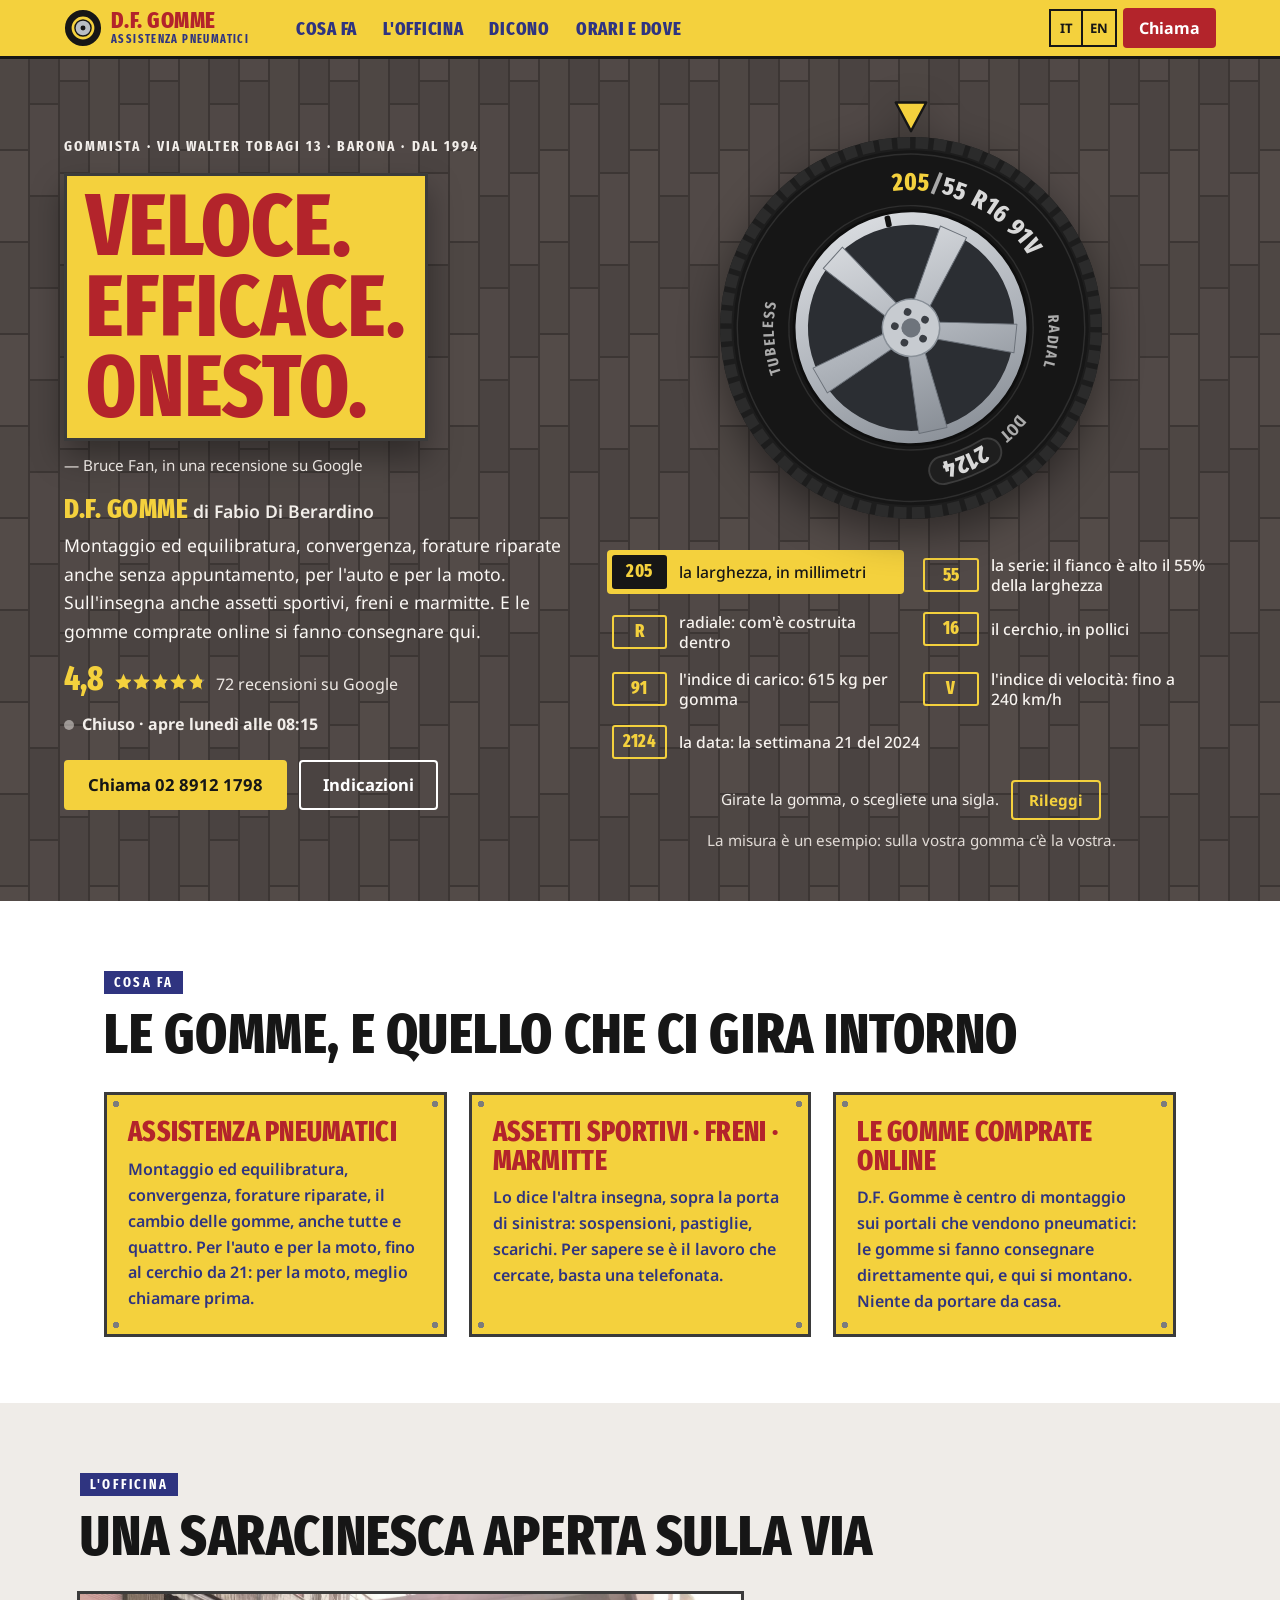
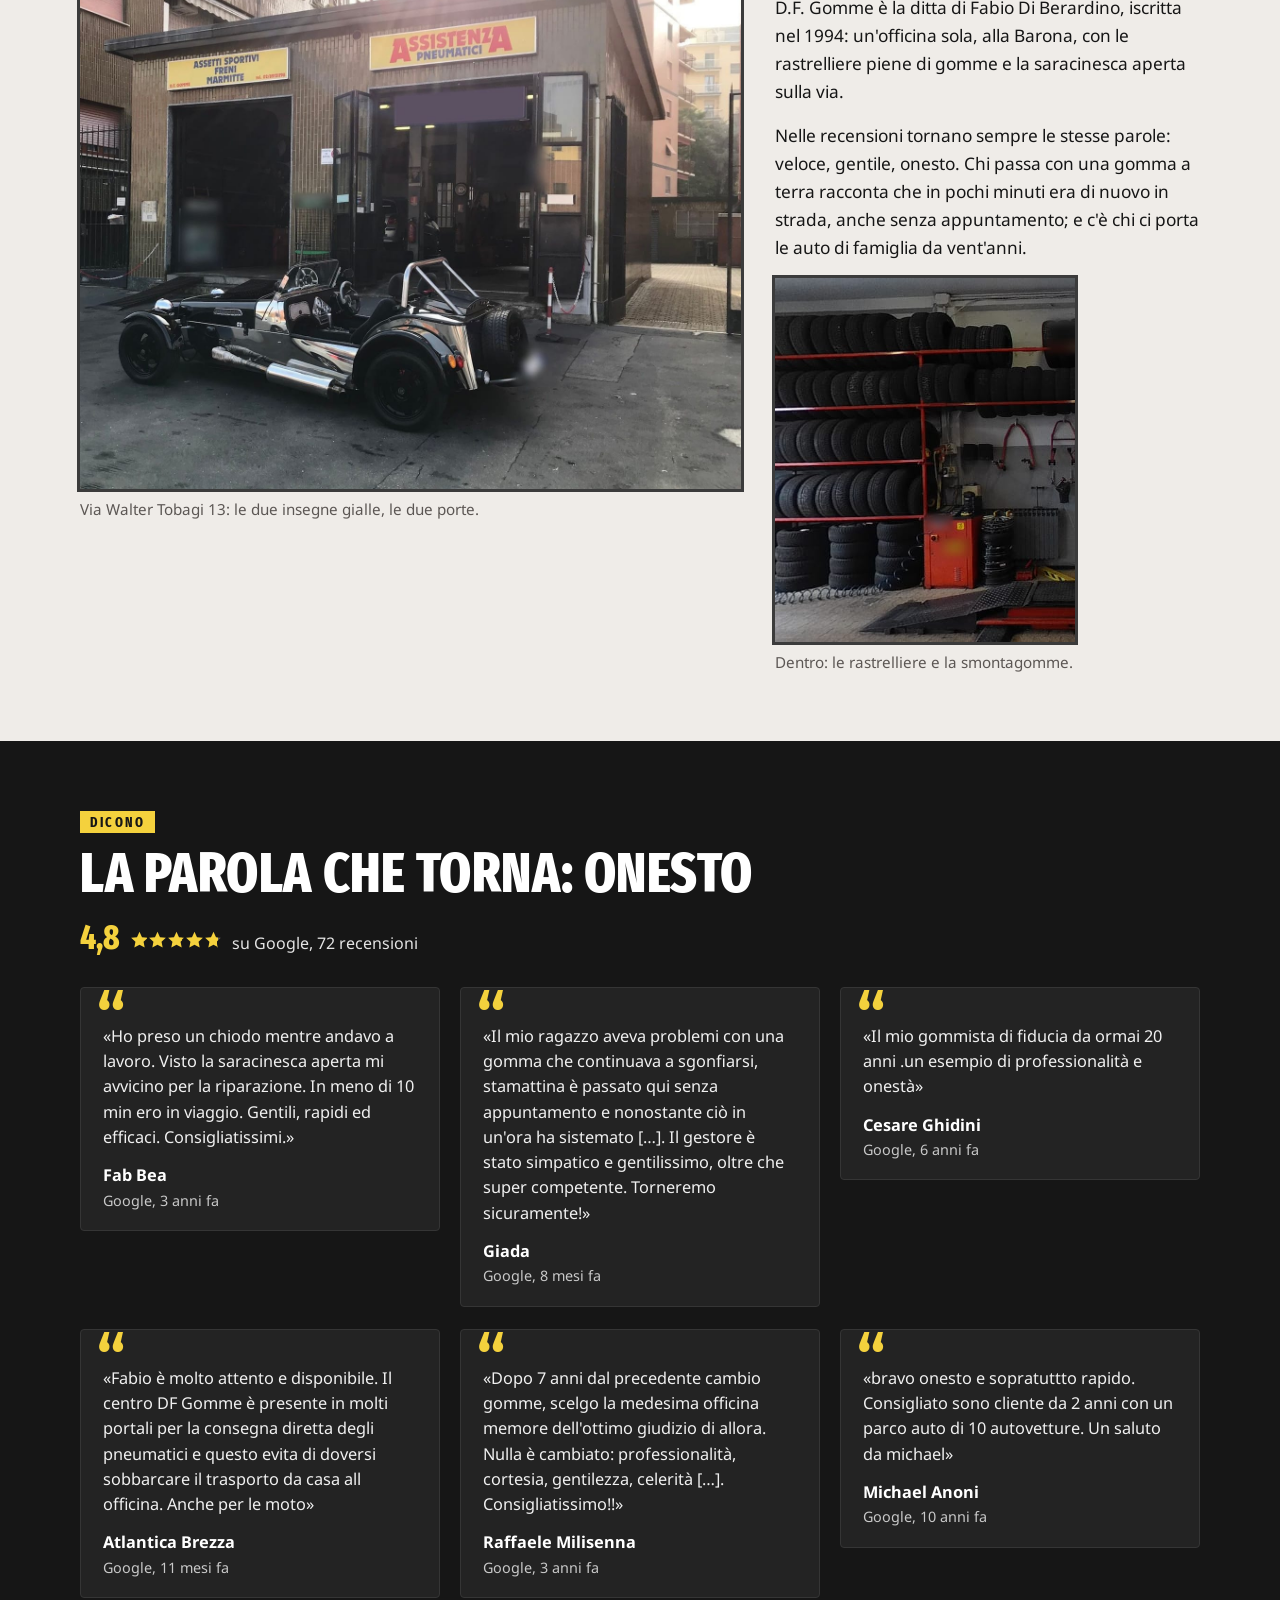
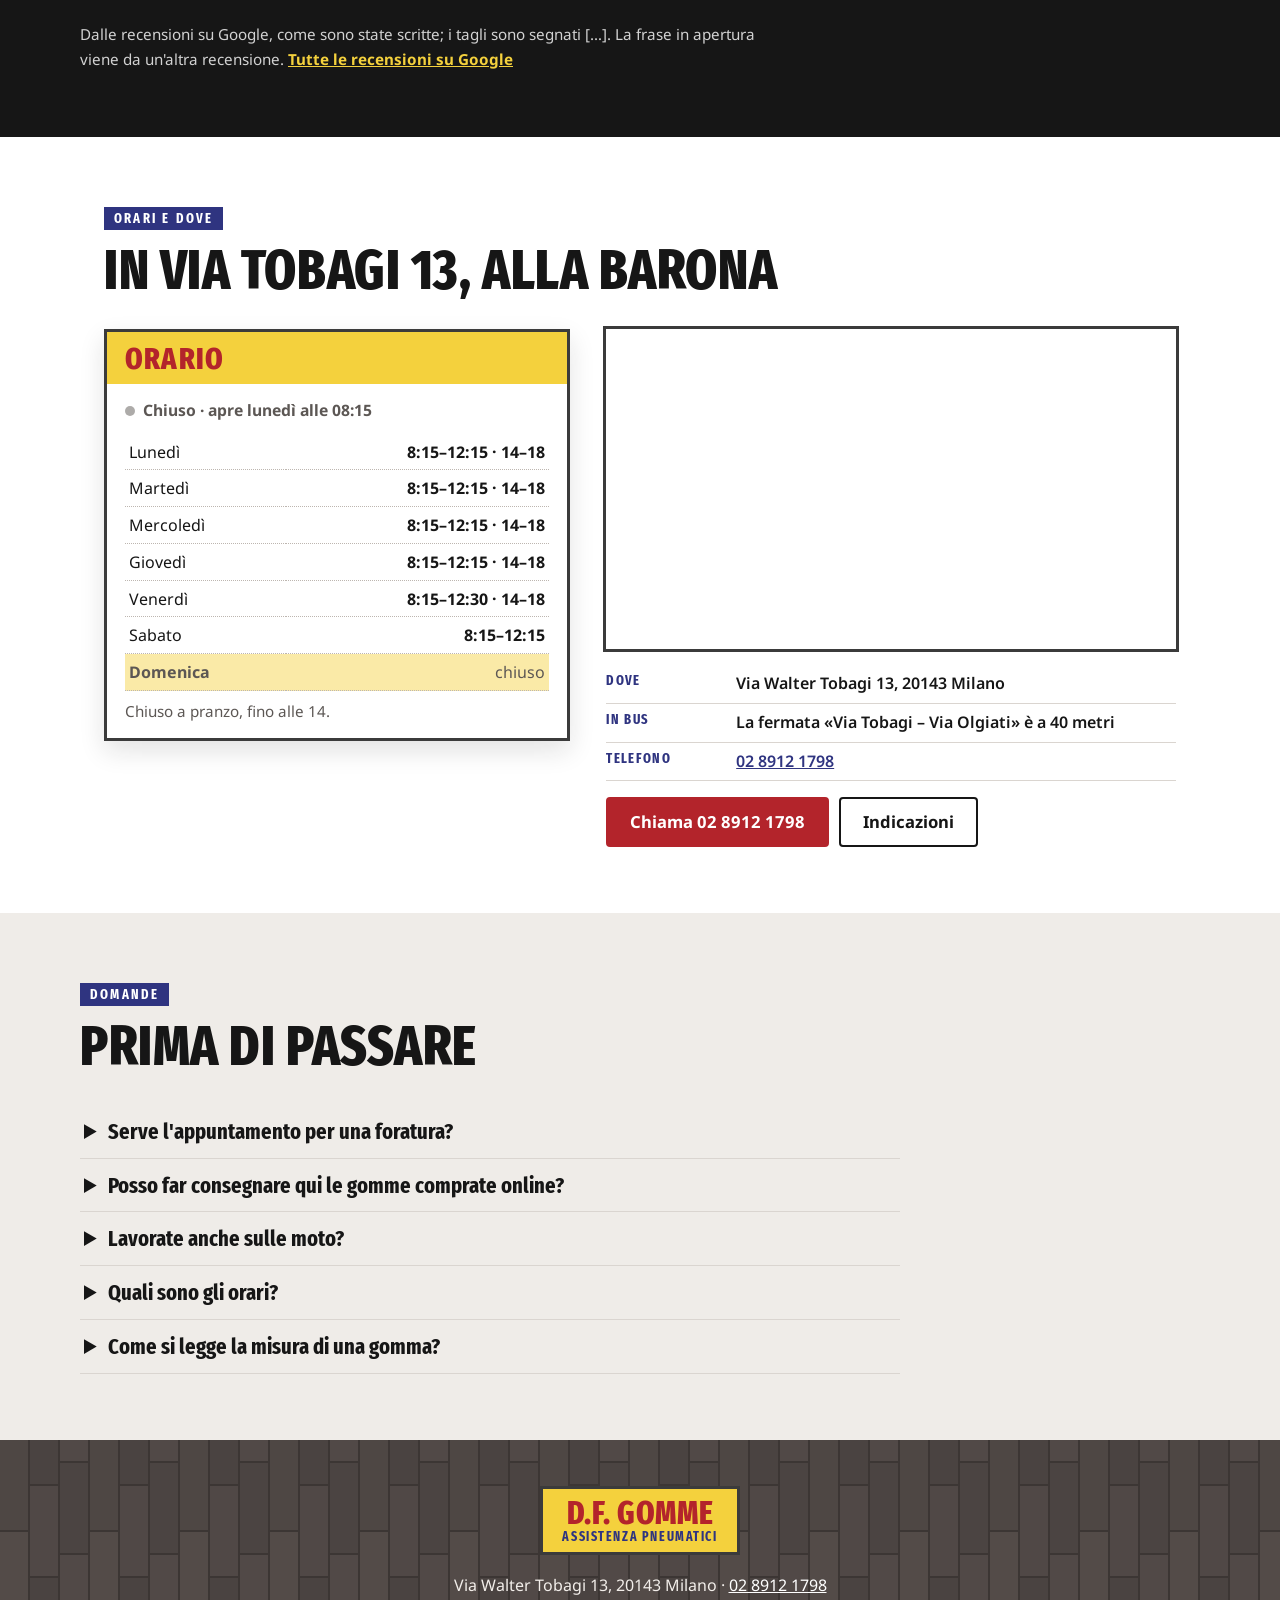
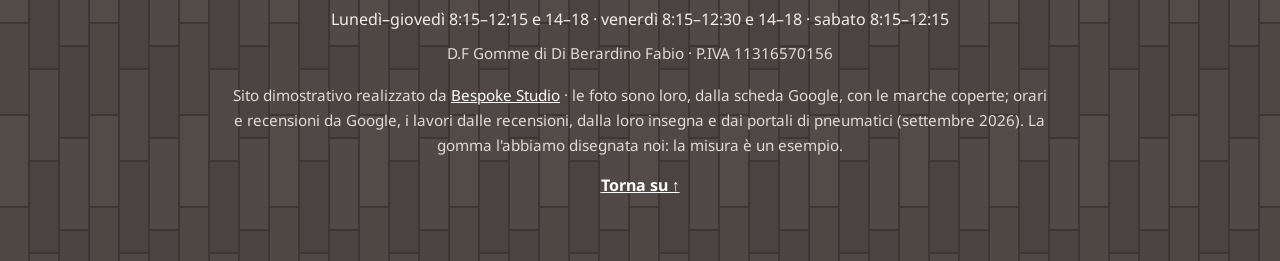
==== index.html @ f030a866 "D.F. Gomme, Via Walter Tobagi 13 — la gomma da leggere Il gommista di Via Walter Tobagi, alla Barona" ====
<!DOCTYPE html>
<html lang="it" class="no-js">
<head>
<meta charset="utf-8">
<meta name="viewport" content="width=device-width, initial-scale=1">
<script>(function(){var r=document.documentElement;r.classList.remove('no-js');
/* la firma: finché main.js non parte la gomma resta nella posizione d'ingresso; se il codice non arriva, dopo 2,5 s va allo stato finale */
try{if(!matchMedia('(prefers-reduced-motion: reduce)').matches){r.classList.add('firma-attesa');window.__attesaGomma=setTimeout(function(){r.classList.remove('firma-attesa')},2500)}}catch(e){}})()</script>
<title>D.F. Gomme — gommista in Via Walter Tobagi 13, Milano</title>
<meta name="description" content="D.F. Gomme di Fabio Di Berardino, gommista in Via Walter Tobagi 13 a Milano, alla Barona, dal 1994: montaggio, equilibratura, convergenza, forature, auto e moto; centro di montaggio per le gomme comprate online. 4,8 su 72 recensioni Google. Tel. 02 8912 1798.">
<link rel="canonical" href="https://rotenzark.github.io/df-gomme-via-tobagi/">
<meta property="og:type" content="website">
<meta property="og:title" content="D.F. Gomme — «Veloce. Efficace. Onesto.»">
<meta property="og:description" content="Il gommista di Via Walter Tobagi 13, Milano: montaggio, equilibratura, convergenza e forature, dal 1994.">
<meta property="og:image" content="https://rotenzark.github.io/df-gomme-via-tobagi/img/og.jpg">
<meta property="og:url" content="https://rotenzark.github.io/df-gomme-via-tobagi/">
<meta property="og:locale" content="it_IT">
<meta name="twitter:card" content="summary_large_image">
<meta name="theme-color" content="#F4D13D">
<link rel="icon" href="img/favicon.svg" type="image/svg+xml">
<link rel="icon" href="img/favicon-32.png" sizes="32x32" type="image/png">
<link rel="apple-touch-icon" href="img/apple-touch-icon.png">
<link rel="preconnect" href="https://fonts.googleapis.com">
<link rel="preconnect" href="https://fonts.gstatic.com" crossorigin>
<link href="https://fonts.googleapis.com/css2?family=Fira+Sans+Extra+Condensed:wght@600;700;800&amp;family=Noto+Sans:wght@400;500;600;700&amp;display=swap" rel="stylesheet">
<link rel="stylesheet" href="css/styles.css?v=1">
<script src="https://cdn.jsdelivr.net/npm/gsap@3.12.5/dist/gsap.min.js" defer></script>
<script src="https://cdn.jsdelivr.net/npm/gsap@3.12.5/dist/ScrollTrigger.min.js" defer></script>
<script src="js/main.js?v=1" defer></script>
<script type="application/ld+json">
{"@context":"https://schema.org","@type":["LocalBusiness","TireShop"],"name":"D.F. Gomme","legalName":"D.F Gomme di Di Berardino Fabio","vatID":"IT11316570156","foundingDate":"1994","description":"Gommista in Via Walter Tobagi 13 a Milano: montaggio, equilibratura, convergenza, riparazione delle forature, auto e moto; centro di montaggio per le gomme comprate online.","url":"https://rotenzark.github.io/df-gomme-via-tobagi/","image":"https://rotenzark.github.io/df-gomme-via-tobagi/img/og.jpg","telephone":"+39 02 8912 1798","address":{"@type":"PostalAddress","streetAddress":"Via Walter Tobagi 13","postalCode":"20143","addressLocality":"Milano","addressRegion":"MI","addressCountry":"IT"},"geo":{"@type":"GeoCoordinates","latitude":45.44001,"longitude":9.14728},"openingHoursSpecification":[{"@type":"OpeningHoursSpecification","dayOfWeek":["Monday","Tuesday","Wednesday","Thursday"],"opens":"08:15","closes":"12:15"},{"@type":"OpeningHoursSpecification","dayOfWeek":"Friday","opens":"08:15","closes":"12:30"},{"@type":"OpeningHoursSpecification","dayOfWeek":["Monday","Tuesday","Wednesday","Thursday","Friday"],"opens":"14:00","closes":"18:00"},{"@type":"OpeningHoursSpecification","dayOfWeek":"Saturday","opens":"08:15","closes":"12:15"}],"aggregateRating":{"@type":"AggregateRating","ratingValue":"4.8","reviewCount":"72","bestRating":"5"}}
</script>
<script type="application/ld+json">
{"@context":"https://schema.org","@type":"FAQPage","mainEntity":[
{"@type":"Question","name":"Serve l'appuntamento per una foratura?","acceptedAnswer":{"@type":"Answer","text":"In tante recensioni si racconta di una foratura riparata senza appuntamento. Per sapere se c'è da aspettare, basta chiamare lo 02 8912 1798."}},
{"@type":"Question","name":"Posso far consegnare qui le gomme comprate online?","acceptedAnswer":{"@type":"Answer","text":"Sì: D.F. Gomme è centro di montaggio sui portali che vendono pneumatici. Al momento dell'acquisto si sceglie l'officina di Via Walter Tobagi 13 come indirizzo di consegna."}},
{"@type":"Question","name":"Lavorate anche sulle moto?","acceptedAnswer":{"@type":"Answer","text":"Sì, fino al cerchio da 21 pollici. Per la moto è meglio chiamare prima."}},
{"@type":"Question","name":"Quali sono gli orari?","acceptedAnswer":{"@type":"Answer","text":"Dal lunedì al giovedì 8:15–12:15 e 14–18, il venerdì 8:15–12:30 e 14–18, il sabato 8:15–12:15. La domenica è chiuso."}},
{"@type":"Question","name":"Come si legge la misura di una gomma?","acceptedAnswer":{"@type":"Answer","text":"Per esempio 205/55 R16 91V: 205 è la larghezza in millimetri, 55 l'altezza del fianco in percentuale della larghezza, R la struttura radiale, 16 il diametro del cerchio in pollici, 91 e V gli indici di carico e di velocità. Le quattro cifre dopo DOT sono la settimana e l'anno in cui la gomma è stata fatta."}}
]}
</script>
</head>
<body>

<a class="salta" href="#contenuto" data-i18n="m.salta">Vai al contenuto</a>

<header class="testata" id="testata">
  <div class="testata__dentro">
    <a class="marchio" href="#inizio" aria-label="D.F. Gomme: torna all'inizio" data-i18n-aria="m.top">
      <svg class="marchio__gomma" viewBox="0 0 40 40" aria-hidden="true"><circle class="marchio__battistrada" cx="20" cy="20" r="15.5"/><circle class="marchio__cerchio" cx="20" cy="20" r="8.5"/><circle class="marchio__mozzo" cx="20" cy="20" r="2.6"/></svg>
      <span class="marchio__nome" aria-hidden="true"><span class="marchio__df">D.F. Gomme</span><span class="marchio__sotto">Assistenza pneumatici</span></span>
    </a>
    <nav id="mainNav" class="voci" aria-label="Le sezioni" data-i18n-aria="m.nav">
      <a href="#lavori" data-i18n="n.lavori">Cosa fa</a>
      <a href="#officina" data-i18n="n.officina">L'officina</a>
      <a href="#dicono" data-i18n="n.dicono">Dicono</a>
      <a href="#orari" data-i18n="n.orari">Orari e dove</a>
    </nav>
    <div class="testata__azioni">
      <div class="lingue" role="group" aria-label="Lingua" data-i18n-aria="m.lingua">
        <button type="button" data-lang="it" aria-pressed="true">IT</button>
        <button type="button" data-lang="en" aria-pressed="false">EN</button>
      </div>
      <a class="chiama" href="tel:+390289121798"><span data-i18n="t.chiama">Chiama</span></a>
      <button id="burger" class="burger" type="button" aria-expanded="false" aria-controls="menuMobile" aria-label="Apri il menu" data-i18n-aria="m.menu"><span></span><span></span><span></span></button>
    </div>
  </div>
</header>

<nav id="menuMobile" class="menu-mobile" hidden aria-label="Le sezioni" data-i18n-aria="m.nav">
  <a href="#lavori" data-i18n="n.lavori">Cosa fa</a>
  <a href="#officina" data-i18n="n.officina">L'officina</a>
  <a href="#dicono" data-i18n="n.dicono">Dicono</a>
  <a href="#orari" data-i18n="n.orari">Orari e dove</a>
  <a href="#domande" data-i18n="n.domande">Domande</a>
  <a class="menu-mobile__tel" href="tel:+390289121798"><span data-i18n="t.chiama">Chiama</span> <span class="intero">02 8912 1798</span></a>
</nav>

<main id="contenuto">

  <!-- ══════ L'APERTURA: sul muro di piastrelle dell'officina, la frase come un'insegna e la gomma da leggere ══════ -->
  <section id="inizio" class="apertura" aria-labelledby="titolo">
    <div class="apertura__dentro">
      <div class="apertura__testo">
        <p class="apertura__sopra" data-i18n="h.sopra">Gommista · Via&nbsp;Walter&nbsp;Tobagi&nbsp;13 · Barona · dal&nbsp;1994</p>
        <h1 id="titolo" class="insegna" data-i18n="h.titolo"><span class="insegna__riga">Veloce.</span> <span class="insegna__riga">Efficace.</span> <span class="insegna__riga">Onesto.</span></h1>
        <p class="apertura__chi" data-i18n="h.chi">Bruce Fan, in una recensione su Google</p>
        <p class="apertura__nome"><b>D.F. Gomme</b> <span data-i18n="h.ditta">di Fabio Di Berardino</span></p>
        <p class="apertura__frase" data-i18n="h.testo">Montaggio ed equilibratura, convergenza, forature riparate anche senza appuntamento, per l'auto e per la moto. Sull'insegna anche assetti sportivi, freni e marmitte. E le gomme comprate online si fanno consegnare qui.</p>
        <p class="voto"><b class="voto__n">4,8</b> <span class="stelle" aria-hidden="true" style="--voto:.96"></span> <span class="voto__su" data-i18n="h.voto">72 recensioni su Google</span></p>
        <p class="stato" id="orarioStato">Lun–sab dalle 8:15 · dom chiuso</p>
        <div class="apertura__azioni">
          <a class="bottone bottone--pieno" href="tel:+390289121798"><span data-i18n="t.chiama">Chiama</span>&nbsp;<span class="intero">02 8912 1798</span></a>
          <a class="bottone" href="https://www.google.com/maps/dir/?api=1&amp;destination=D.F.+Gomme%2C+Via+Walter+Tobagi+13%2C+Milano" target="_blank" rel="noopener" data-i18n="t.indicazioni">Indicazioni</a>
        </div>
      </div>
      <div class="apertura__firma">
        <figure class="gomma" id="gomma" data-firma="fatta">
          <!--GOMMA--><svg class="gomma__svg" id="gommaSvg" viewBox="0 0 440 460" role="img" aria-labelledby="gommaTitolo gommaDesc">
        <title id="gommaTitolo" data-i18n="g.titolo">Il fianco di una gomma: 205/55 R16 91V</title>
        <desc id="gommaDesc" data-i18n="g.desc">Una gomma vista di lato, col cerchio in lega. Sul fianco c&#39;è scritta la misura 205/55 R16 91V e, più in basso, la data: DOT 2124. In alto una freccia indica la sigla che si legge.</desc>
        <defs>
          <path id="gommaArco" d="M76 246 A144 144 0 1 1 364 246 A144 144 0 1 1 76 246"/>
          <linearGradient id="gommaLega" x1="0" y1="0" x2="1" y2="1"><stop offset="0" stop-color="#E6E8EB"/><stop offset=".55" stop-color="#AEB3BA"/><stop offset="1" stop-color="#7D838B"/></linearGradient>
        </defs>
        <g class="gomma__ruota" id="gommaRuota" transform="rotate(0 220 246)">
          <circle class="gomma__spalla" cx="220" cy="246" r="200"/>
          <circle class="gomma__tasselli" cx="220" cy="246" r="194" stroke-dasharray="13.33 5.71"/>
          <circle class="gomma__fianco" cx="220" cy="246" r="186"/>
          <circle class="gomma__filo" cx="220" cy="246" r="182"/>
          <circle class="gomma__filo" cx="220" cy="246" r="128"/>
          <path class="gomma__ovale-bordo" d="M346.02 332.76 A153 153 0 0 1 311.1 368.92"/>
          <path class="gomma__ovale" d="M346.02 332.76 A153 153 0 0 1 311.1 368.92"/>
          <g class="gomma__scritte">
            <text class="sigla" data-sigla="205" font-size="26" text-anchor="middle"><textPath href="#gommaArco" startOffset="18.37%">205</textPath></text>
            <text class="sigla sigla--segno" data-sigla="/" font-size="26" text-anchor="middle"><textPath href="#gommaArco" startOffset="21.15%">/</textPath></text>
            <text class="sigla" data-sigla="55" font-size="26" text-anchor="middle"><textPath href="#gommaArco" startOffset="23.23%">55</textPath></text>
            <text class="sigla" data-sigla="R" font-size="26" text-anchor="middle"><textPath href="#gommaArco" startOffset="26.19%">R</textPath></text>
            <text class="sigla" data-sigla="16" font-size="26" text-anchor="middle"><textPath href="#gommaArco" startOffset="28.38%">16</textPath></text>
            <text class="sigla" data-sigla="91" font-size="26" text-anchor="middle"><textPath href="#gommaArco" startOffset="31.83%">91</textPath></text>
            <text class="sigla" data-sigla="V" font-size="26" text-anchor="middle"><textPath href="#gommaArco" startOffset="33.94%">V</textPath></text>
            <text class="sigla sigla--data" data-sigla="2124" font-size="26" text-anchor="middle"><textPath href="#gommaArco" startOffset="62.22%">2124</textPath></text>
            <text class="scritta scritta--dot" data-sigla="DOT" font-size="18" text-anchor="middle" letter-spacing="1"><textPath href="#gommaArco" startOffset="55.83%">DOT</textPath></text>
            <text class="scritta" data-sigla="RADIAL" font-size="16" text-anchor="middle" letter-spacing="1.9"><textPath href="#gommaArco" startOffset="45%">RADIAL</textPath></text>
            <text class="scritta" data-sigla="TUBELESS" font-size="16" text-anchor="middle" letter-spacing="1.9"><textPath href="#gommaArco" startOffset="92.22%">TUBELESS</textPath></text>
          </g>
          <g class="cerchio">
            <circle class="cerchio__tallone" cx="220" cy="246" r="124"/>
            <circle class="cerchio__bordo" cx="220" cy="246" r="121"/>
            <circle class="cerchio__canale" cx="220" cy="246" r="108"/>
            <path class="cerchio__razze" d="M211 217 L229 217 L235 136 L205 136 Z M244.8 228.48 L250.36 245.6 L329.25 226.27 L319.98 197.74 Z M244.33 264.17 L229.76 274.75 L272.52 343.81 L296.79 326.18 Z M210.24 274.75 L195.67 264.17 L143.21 326.18 L167.48 343.81 Z M189.64 245.6 L195.2 228.48 L120.02 197.74 L110.75 226.27 Z"/>
            <circle class="cerchio__mozzo" cx="220" cy="246" r="30"/>
            <circle class="cerchio__bullone" cx="229.99" cy="232.25" r="4"/><circle class="cerchio__bullone" cx="236.17" cy="251.25" r="4"/><circle class="cerchio__bullone" cx="220" cy="263" r="4"/><circle class="cerchio__bullone" cx="203.83" cy="251.25" r="4"/><circle class="cerchio__bullone" cx="210.01" cy="232.25" r="4"/>
            <circle class="cerchio__tappo" cx="220" cy="246" r="10"/>
            <rect class="cerchio__valvola" x="149.99" y="147.77" width="6" height="12" rx="2" transform="rotate(-36 152.99 153.77)"/>
          </g>
        </g>
        <path class="gomma__freccia" id="gommaFreccia" d="M204 10 H236 L220 40 Z"/>
      </svg>
      <ol class="legenda" id="gommaLegenda" aria-label="Le sigle sul fianco, una per una" data-i18n-aria="g.lista">
        <li class="voce" data-sigla="205"><span class="voce__corpo"><b class="voce__sigla">205</b> <span class="voce__testo" data-i18n="g.l205">la larghezza, in millimetri</span></span></li>
        <li class="voce" data-sigla="55"><span class="voce__corpo"><b class="voce__sigla">55</b> <span class="voce__testo" data-i18n="g.l55">la serie: il fianco è alto il 55% della larghezza</span></span></li>
        <li class="voce" data-sigla="R"><span class="voce__corpo"><b class="voce__sigla">R</b> <span class="voce__testo" data-i18n="g.lR">radiale: com&#39;è costruita dentro</span></span></li>
        <li class="voce" data-sigla="16"><span class="voce__corpo"><b class="voce__sigla">16</b> <span class="voce__testo" data-i18n="g.l16">il cerchio, in pollici</span></span></li>
        <li class="voce" data-sigla="91"><span class="voce__corpo"><b class="voce__sigla">91</b> <span class="voce__testo" data-i18n="g.l91">l&#39;indice di carico: 615 kg per gomma</span></span></li>
        <li class="voce" data-sigla="V"><span class="voce__corpo"><b class="voce__sigla">V</b> <span class="voce__testo" data-i18n="g.lV">l&#39;indice di velocità: fino a 240 km/h</span></span></li>
        <li class="voce voce--data" data-sigla="2124"><span class="voce__corpo"><b class="voce__sigla">2124</b> <span class="voce__testo" data-i18n="g.l2124">la data: la settimana 21 del 2024</span></span></li>
      </ol><!--/GOMMA-->
        </figure>
        <p class="gomma__nota"><span class="gomma__invito" data-i18n="g.invito">Girate la gomma, o scegliete una sigla.</span> <button type="button" class="gomma__rileggi" id="gommaRileggi" data-i18n="g.rileggi">Rileggi</button></p>
        <p class="gomma__esempio" data-i18n="g.esempio">La misura è un esempio: sulla vostra gomma c'è la vostra.</p>
        <p class="visually-hidden" id="gommaLeggi" aria-live="polite"></p>
      </div>
    </div>
  </section>

  <!-- ══════ COSA FA: tre insegne gialle, come le loro ══════ -->
  <section id="lavori" class="capitolo" aria-labelledby="lavoriT">
    <p class="etichetta" data-i18n="l.etichetta">Cosa fa</p>
    <h2 id="lavoriT" class="capitolo__titolo" data-i18n="l.titolo">Le gomme, e quello che ci gira intorno</h2>
    <ul class="insegne">
      <li class="cartello reveal">
        <h3 class="cartello__titolo" data-i18n="l.1">Assistenza pneumatici</h3>
        <p class="cartello__testo" data-i18n="l.1t">Montaggio ed equilibratura, convergenza, forature riparate, il cambio delle gomme, anche tutte e quattro. Per l'auto e per la moto, fino al cerchio da 21: per la moto, meglio chiamare prima.</p>
      </li>
      <li class="cartello reveal">
        <h3 class="cartello__titolo" data-i18n="l.2">Assetti sportivi · Freni · Marmitte</h3>
        <p class="cartello__testo" data-i18n="l.2t">Lo dice l'altra insegna, sopra la porta di sinistra: sospensioni, pastiglie, scarichi. Per sapere se è il lavoro che cercate, basta una telefonata.</p>
      </li>
      <li class="cartello reveal">
        <h3 class="cartello__titolo" data-i18n="l.3">Le gomme comprate online</h3>
        <p class="cartello__testo" data-i18n="l.3t">D.F. Gomme è centro di montaggio sui portali che vendono pneumatici: le gomme si fanno consegnare direttamente qui, e qui si montano. Niente da portare da casa.</p>
      </li>
    </ul>
  </section>

  <!-- ══════ L'OFFICINA: le loro due foto ══════ -->
  <section id="officina" class="capitolo capitolo--cemento" aria-labelledby="officinaT">
    <p class="etichetta" data-i18n="o2.etichetta">L'officina</p>
    <h2 id="officinaT" class="capitolo__titolo" data-i18n="o2.titolo">Una saracinesca aperta sulla via</h2>
    <div class="officina">
      <figure class="officina__fuori reveal"><button type="button" class="foto" data-full="img/officina-fuori.jpg" aria-label="Ingrandisci la foto" data-i18n-aria="m.ingrandisci"><img src="img/officina-fuori.jpg" width="1400" height="1048" alt="L'officina D.F. Gomme in Via Walter Tobagi 13 a serrande aperte: sopra la porta di sinistra l'insegna gialla ASSETTI SPORTIVI, FRENI, MARMITTE, D.F. GOMME; sopra quella di destra ASSISTENZA PNEUMATICI; davanti un'auto da corsa scoperta." data-i18n-alt="a.fuori"></button><figcaption data-i18n="c.fuori">Via Walter Tobagi 13: le due insegne gialle, le due porte.</figcaption></figure>
      <div class="officina__testo">
        <p data-i18n="o2.t1">D.F. Gomme è la ditta di Fabio Di Berardino, iscritta nel 1994: un&#39;officina sola, alla Barona, con le rastrelliere piene di gomme e la saracinesca aperta sulla via.</p>
        <p data-i18n="o2.t2">Nelle recensioni tornano sempre le stesse parole: veloce, gentile, onesto. Chi passa con una gomma a terra racconta che in pochi minuti era di nuovo in strada, anche senza appuntamento; e c&#39;è chi ci porta le auto di famiglia da vent&#39;anni.</p>
        <figure class="officina__dentro reveal"><button type="button" class="foto" data-full="img/officina-dentro.jpg" aria-label="Ingrandisci la foto" data-i18n-aria="m.ingrandisci"><img src="img/officina-dentro.jpg" width="432" height="524" alt="Dentro l'officina: le rastrelliere rosse piene di gomme, la smontagomme rossa, i cavalletti per le moto appesi al muro." data-i18n-alt="a.dentro"></button><figcaption data-i18n="c.dentro">Dentro: le rastrelliere e la smontagomme.</figcaption></figure>
      </div>
    </div>
  </section>

  <!-- ══════ DICONO ══════ -->
  <section id="dicono" class="capitolo capitolo--gomma" aria-labelledby="diconoT">
    <p class="etichetta" data-i18n="d.etichetta">Dicono</p>
    <h2 id="diconoT" class="capitolo__titolo" data-i18n="d.titolo">La parola che torna: onesto</h2>
    <p class="voto voto--centro"><b class="voto__n">4,8</b> <span class="stelle" aria-hidden="true" style="--voto:.96"></span> <span class="voto__su" data-i18n="d.voto">su Google, 72 recensioni</span></p>
    <ul class="recensioni">
      <li class="recensione reveal"><p class="recensione__testo">«Ho preso un chiodo mentre andavo a lavoro. Visto la saracinesca aperta mi avvicino per la riparazione. In meno di 10 min ero in viaggio. Gentili, rapidi ed efficaci. Consigliatissimi.»</p><p class="recensione__chi"><b>Fab Bea</b> <span data-i18n="d.a3">Google, 3 anni fa</span></p></li>
      <li class="recensione reveal"><p class="recensione__testo">«Il mio ragazzo aveva problemi con una gomma che continuava a sgonfiarsi, stamattina è passato qui senza appuntamento e nonostante ciò in un'ora ha sistemato […]. Il gestore è stato simpatico e gentilissimo, oltre che super competente. Torneremo sicuramente!»</p><p class="recensione__chi"><b>Giada</b> <span data-i18n="d.m8">Google, 8 mesi fa</span></p></li>
      <li class="recensione reveal"><p class="recensione__testo">«Il mio gommista di fiducia da ormai 20 anni .un esempio di professionalità e onestà»</p><p class="recensione__chi"><b>Cesare Ghidini</b> <span data-i18n="d.a6">Google, 6 anni fa</span></p></li>
      <li class="recensione reveal"><p class="recensione__testo">«Fabio è molto attento e disponibile. Il centro DF Gomme è presente in molti portali per la consegna diretta degli pneumatici e questo evita di doversi sobbarcare il trasporto da casa all officina. Anche per le moto»</p><p class="recensione__chi"><b>Atlantica Brezza</b> <span data-i18n="d.m11">Google, 11 mesi fa</span></p></li>
      <li class="recensione reveal"><p class="recensione__testo">«Dopo 7 anni dal precedente cambio gomme, scelgo la medesima officina memore dell'ottimo giudizio di allora. Nulla è cambiato: professionalità, cortesia, gentilezza, celerità […]. Consigliatissimo!!»</p><p class="recensione__chi"><b>Raffaele Milisenna</b> <span data-i18n="d.a3">Google, 3 anni fa</span></p></li>
      <li class="recensione reveal"><p class="recensione__testo">«bravo onesto e sopratuttto rapido. Consigliato sono cliente da 2 anni con un parco auto di 10 autovetture. Un saluto da michael»</p><p class="recensione__chi"><b>Michael Anoni</b> <span data-i18n="d.a10">Google, 10 anni fa</span></p></li>
    </ul>
    <p class="dicono__nota"><span data-i18n="d.nota">Dalle recensioni su Google, come sono state scritte; i tagli sono segnati […]. La frase in apertura viene da un&#39;altra recensione.</span> <a href="https://www.google.com/maps/search/?api=1&amp;query=D.F.+Gomme+Di+Di+Berardino+Fabio%2C+Via+Walter+Tobagi+13%2C+Milano" target="_blank" rel="noopener" data-i18n="d.tutte">Tutte le recensioni su Google</a></p>
  </section>

  <!-- ══════ ORARI E DOVE: il cartello degli orari e la mappa ══════ -->
  <section id="orari" class="capitolo" aria-labelledby="orariT">
    <p class="etichetta" data-i18n="o.etichetta">Orari e dove</p>
    <h2 id="orariT" class="capitolo__titolo" data-i18n="o.titolo">In Via Tobagi 13, alla Barona</h2>
    <div class="orari">
      <div class="tabella reveal">
        <p class="tabella__testa" data-i18n="o.testa">Orario</p>
        <p class="stato stato--tabella" id="orarioStato2" aria-hidden="true"></p>
        <table class="settimana">
          <caption class="visually-hidden" data-i18n="o.cap">Orari di apertura</caption>
          <tbody>
            <tr data-day="1"><th scope="row" data-i18n="g.lun">Lunedì</th><td>8:15–12:15 · 14–18</td></tr>
            <tr data-day="2"><th scope="row" data-i18n="g.mar">Martedì</th><td>8:15–12:15 · 14–18</td></tr>
            <tr data-day="3"><th scope="row" data-i18n="g.mer">Mercoledì</th><td>8:15–12:15 · 14–18</td></tr>
            <tr data-day="4"><th scope="row" data-i18n="g.gio">Giovedì</th><td>8:15–12:15 · 14–18</td></tr>
            <tr data-day="5"><th scope="row" data-i18n="g.ven">Venerdì</th><td>8:15–12:30 · 14–18</td></tr>
            <tr data-day="6"><th scope="row" data-i18n="g.sab">Sabato</th><td>8:15–12:15</td></tr>
            <tr data-day="0" class="chiuso"><th scope="row" data-i18n="g.dom">Domenica</th><td data-i18n="g.chiuso">chiuso</td></tr>
          </tbody>
        </table>
        <p class="tabella__nota" data-i18n="o.nota">Chiuso a pranzo, fino alle 14.</p>
      </div>
      <div class="orari__dove">
        <div class="mappa reveal">
          <iframe title="Mappa: D.F. Gomme, Via Walter Tobagi 13, Milano" data-i18n-title="o.mappa" src="https://maps.google.com/maps?q=D.F.%20Gomme%2C%20Via%20Walter%20Tobagi%2013%2C%20Milano&amp;z=16&amp;output=embed" width="600" height="400" loading="lazy" referrerpolicy="no-referrer-when-downgrade"></iframe>
        </div>
        <dl class="indirizzo">
          <div><dt data-i18n="o.dove">Dove</dt><dd data-i18n="o.dovev">Via Walter Tobagi 13, 20143 Milano</dd></div>
          <div><dt data-i18n="o.bus">In bus</dt><dd data-i18n="o.busv">La fermata «Via Tobagi – Via Olgiati» è a 40&nbsp;metri</dd></div>
          <div><dt data-i18n="o.tel">Telefono</dt><dd><a href="tel:+390289121798" class="intero">02 8912 1798</a></dd></div>
        </dl>
        <p class="orari__azioni"><a class="bottone bottone--rosso" href="tel:+390289121798"><span data-i18n="t.chiama">Chiama</span>&nbsp;<span class="intero">02 8912 1798</span></a> <a class="bottone bottone--scuro" href="https://www.google.com/maps/dir/?api=1&amp;destination=D.F.+Gomme%2C+Via+Walter+Tobagi+13%2C+Milano" target="_blank" rel="noopener" data-i18n="t.indicazioni">Indicazioni</a></p>
      </div>
    </div>
  </section>

  <!-- ══════ DOMANDE ══════ -->
  <section id="domande" class="capitolo capitolo--cemento" aria-labelledby="domandeT">
    <p class="etichetta" data-i18n="q.etichetta">Domande</p>
    <h2 id="domandeT" class="capitolo__titolo" data-i18n="q.titolo">Prima di passare</h2>
    <div class="domande">
      <details><summary data-i18n="q.1">Serve l'appuntamento per una foratura?</summary><p data-i18n="q.1r">In tante recensioni si racconta di una foratura riparata senza appuntamento. Per sapere se c'è da aspettare, basta chiamare lo 02 8912 1798.</p></details>
      <details><summary data-i18n="q.2">Posso far consegnare qui le gomme comprate online?</summary><p data-i18n="q.2r">Sì: D.F. Gomme è centro di montaggio sui portali che vendono pneumatici. Al momento dell'acquisto si sceglie l'officina di Via Walter Tobagi 13 come indirizzo di consegna.</p></details>
      <details><summary data-i18n="q.3">Lavorate anche sulle moto?</summary><p data-i18n="q.3r">Sì, fino al cerchio da 21 pollici. Per la moto è meglio chiamare prima.</p></details>
      <details><summary data-i18n="q.4">Quali sono gli orari?</summary><p data-i18n="q.4r">Dal lunedì al giovedì 8:15–12:15 e 14–18, il venerdì 8:15–12:30 e 14–18, il sabato 8:15–12:15. La domenica è chiuso.</p></details>
      <details><summary data-i18n="q.5">Come si legge la misura di una gomma?</summary><p data-i18n="q.5r">Come nella gomma qui sopra: in 205/55 R16 91V, 205 è la larghezza in millimetri, 55 l'altezza del fianco in percentuale della larghezza, R la struttura radiale, 16 il diametro del cerchio in pollici, 91 e V gli indici di carico e di velocità. Le quattro cifre dopo DOT sono la settimana e l'anno in cui la gomma è stata fatta.</p></details>
    </div>
  </section>

</main>

<footer class="piede">
  <div class="piede__dentro">
    <p class="piede__insegna" aria-hidden="true"><span class="marchio__df">D.F. Gomme</span> <span class="marchio__sotto">Assistenza pneumatici</span></p>
    <p class="piede__dove">Via Walter Tobagi 13, 20143 Milano · <a href="tel:+390289121798" class="intero">02 8912 1798</a></p>
    <p class="piede__orario" data-i18n="f.orario">Lunedì–giovedì 8:15–12:15 e 14–18 · venerdì 8:15–12:30 e 14–18 · sabato 8:15–12:15</p>
    <p class="piede__legale">D.F Gomme di Di Berardino Fabio · P.IVA 11316570156</p>
    <p class="piede__cred" data-i18n="f.cred">Sito dimostrativo realizzato da <a href="https://bespokestud.io" rel="noopener">Bespoke Studio</a> · le foto sono loro, dalla scheda Google, con le marche coperte; orari e recensioni da Google, i lavori dalle recensioni, dalla loro insegna e dai portali di pneumatici (settembre 2026). La gomma l&#39;abbiamo disegnata noi: la misura è un esempio.</p>
    <p><a class="piede__su" href="#inizio" data-i18n="f.su">Torna su ↑</a></p>
  </div>
</footer>

<div id="actionBar" class="action-bar">
  <a href="tel:+390289121798"><span data-i18n="t.chiama">Chiama</span></a>
  <a href="https://www.google.com/maps/dir/?api=1&amp;destination=D.F.+Gomme%2C+Via+Walter+Tobagi+13%2C+Milano" target="_blank" rel="noopener"><span data-i18n="t.indicazioni">Indicazioni</span></a>
</div>

<div id="lightbox" hidden role="dialog" aria-modal="true" aria-label="Foto ingrandita" data-i18n-aria="m.lightbox">
  <button id="lightboxClose" type="button" aria-label="Chiudi" data-i18n-aria="m.chiudi">×</button>
  <img id="lightboxImg" src="" alt="">
</div>

</body>
</html>
---- css/styles.css ----
/* PLUMBING_V 1 — reset tecnico canonico (Toolkit/boilerplate/plumbing.css) */
[hidden] { display: none !important; }
img { max-width: 100%; height: auto; }
@media (prefers-reduced-motion: reduce) {
  *, *::before, *::after { animation-duration: 0.01ms !important; animation-iteration-count: 1 !important; transition-duration: 0.01ms !important; scroll-behavior: auto !important; }
}

/* ══════════ D.F. GOMME — «Veloce. Efficace. Onesto.» ══════════
   Via Walter Tobagi 13, alla Barona. L'identità è la loro facciata: le insegne gialle con le lettere rosse («ASSISTENZA
   PNEUMATICI») e blu («ASSETTI SPORTIVI · FRENI · MARMITTE»), il muro di piastrelle brune, il nero delle gomme. L'apertura è quel
   muro, con la frase di un cliente appesa come un'insegna e la firma: la gomma da leggere (_dfg_firma.mjs), che si gira e spiega
   ogni sigla del fianco. */
:root {
  --giallo: #F4D13D;
  --rosso: #D2353B;
  --rosso-testo: #B3242B;
  --blu: #2F3480;
  --gomma: #161616;
  --gomma-2: #232323;
  --muro: #4E4744;
  --fuga: #3C3634;
  --bianco: #FFFFFF;
  --cemento: #EFECE8;
  --grigio: #5C5754;
  --riga: #DAD5D0;
  --cornice: #3B3B3B;
  --f-titoli: 'Fira Sans Extra Condensed', 'Arial Narrow', Arial, sans-serif;
  --f-testo: 'Noto Sans', 'Segoe UI', Arial, sans-serif;
  --gutter: 16px;
  --testata-h: 64px;
  /* il muro della facciata: piastrelle strette e alte, sfalsate a tre file, con le fughe scure */
  --piastrelle: url("data:image/svg+xml,%3Csvg xmlns='http://www.w3.org/2000/svg' width='90' height='184'%3E%3Crect width='90' height='184' fill='%233C3634'/%3E%3Crect x='0' y='0' width='28' height='90' fill='%234E4744'/%3E%3Crect x='0' y='92' width='28' height='90' fill='%23534B48'/%3E%3Crect x='30' y='0' width='28' height='44' fill='%234A4341'/%3E%3Crect x='30' y='46' width='28' height='90' fill='%23504846'/%3E%3Crect x='30' y='138' width='28' height='46' fill='%234A4341'/%3E%3Crect x='60' y='0' width='28' height='21' fill='%23514947'/%3E%3Crect x='60' y='23' width='28' height='90' fill='%234B4442'/%3E%3Crect x='60' y='115' width='28' height='69' fill='%23514947'/%3E%3C/svg%3E");
}
@media (min-width: 760px) { :root { --gutter: 24px; } }

*, *::before, *::after { box-sizing: border-box; }
html { scroll-behavior: smooth; -webkit-text-size-adjust: 100%; }
/* il testo è Noto Sans, mai sotto i 15 px: Maven Pro (il primo scelto) ha gli accenti gravi corti e attaccati, a 400 e 14 px la «è»
   spariva e a 450–500 l'accento toccava la lettera (accenti-check) */
body { margin: 0; color: var(--gomma); font: 400 1rem/1.62 var(--f-testo); background: var(--bianco); }
a { color: var(--blu); }
b, strong { font-weight: 700; }
.salta { position: absolute; left: 12px; top: -60px; z-index: 100; padding: 10px 16px; background: #fff; color: var(--gomma); font-weight: 700; text-decoration: none; }
.salta:focus { top: 10px; }
.visually-hidden { position: absolute !important; width: 1px; height: 1px; overflow: hidden; clip: rect(0 0 0 0); white-space: nowrap; }
section[id] { scroll-margin-top: calc(var(--testata-h) + 14px); }
.intero { white-space: nowrap; }
:focus-visible { outline: 3px solid var(--blu); outline-offset: 2px; }
/* finché i caratteri non arrivano il ripiego è più largo: una parola lunga va a capo invece di uscire (riserva-check, #233) */
h1, h2, h3, .marchio__nome, .piede__insegna { overflow-wrap: anywhere; }

/* ── la testata: la striscia gialla dell'insegna ── */
.testata { position: sticky; top: 0; z-index: 50; background: var(--giallo); border-bottom: 3px solid var(--gomma); }
.testata__dentro { display: flex; align-items: center; gap: 10px; max-width: 1200px; margin: 0 auto; padding: 8px var(--gutter); }
.marchio { display: flex; align-items: center; gap: 9px; min-width: 0; flex: 1 1 auto; color: var(--gomma); text-decoration: none; }
.marchio__gomma { width: 38px; height: 38px; flex: none; }
.marchio__battistrada { fill: none; stroke: var(--gomma); stroke-width: 7; }
.marchio__cerchio { fill: #B9BEC4; stroke: var(--gomma); stroke-width: 1.5; }
.marchio__mozzo { fill: var(--gomma); }
.marchio__nome { display: flex; flex-direction: column; min-width: 0; }
.marchio__df { font: 800 1.42rem/.95 var(--f-titoli); letter-spacing: .02em; text-transform: uppercase; color: var(--rosso-testo); }
.marchio__sotto { margin-top: 2px; font: 700 .72rem/1.1 var(--f-titoli); letter-spacing: .12em; text-transform: uppercase; color: var(--blu); }
.voci { display: none; }
.testata__azioni { margin-left: auto; display: flex; align-items: center; gap: 6px; flex: none; }
.lingue { display: flex; }
.lingue button { min-width: 34px; min-height: 38px; padding: 0 5px; border: 2px solid var(--gomma); background: transparent; color: var(--gomma); font: 700 .82rem var(--f-testo); cursor: pointer; }
.lingue button + button { border-left: 0; }
.lingue button.is-on { background: var(--gomma); color: var(--giallo); }
.chiama { display: none; align-items: center; min-height: 40px; padding: 0 16px; border-radius: 4px; background: var(--rosso-testo); color: #fff; font: 700 1rem var(--f-testo); text-decoration: none; }
.chiama:hover { background: var(--gomma); }
.burger { display: inline-flex; flex-direction: column; justify-content: center; gap: 5px; width: 44px; height: 44px; padding: 10px; border: 2px solid var(--gomma); border-radius: 4px; background: transparent; cursor: pointer; }
.burger span { display: block; height: 2px; background: var(--gomma); transition: transform .2s, opacity .2s; }
.burger[aria-expanded="true"] span:nth-child(1) { transform: translateY(7px) rotate(45deg); }
.burger[aria-expanded="true"] span:nth-child(2) { opacity: 0; }
.burger[aria-expanded="true"] span:nth-child(3) { transform: translateY(-7px) rotate(-45deg); }
.menu-mobile { position: fixed; top: var(--testata-h); left: 0; right: 0; z-index: 49; max-height: calc(100vh - var(--testata-h)); overflow-y: auto; padding: 10px var(--gutter) 22px; background: var(--giallo); border-bottom: 3px solid var(--gomma); box-shadow: 0 10px 24px rgba(22, 22, 22, .25); }
.menu-mobile a { display: block; padding: 12px 2px 10px; border-bottom: 1px solid rgba(22, 22, 22, .18); color: var(--gomma); font: 800 1.5rem/1.2 var(--f-titoli); letter-spacing: .02em; text-transform: uppercase; text-decoration: none; }
.menu-mobile__tel { display: flex !important; justify-content: center; gap: 8px; margin-top: 14px; border: 0 !important; border-radius: 4px; background: var(--rosso-testo); color: #fff !important; font: 700 1.1rem var(--f-testo) !important; text-transform: none !important; }

/* ── l'apertura: il muro di piastrelle ── */
.apertura { background: var(--muro) var(--piastrelle) repeat; color: var(--bianco); }
.apertura__dentro { display: grid; gap: 34px; max-width: 1200px; margin: 0 auto; padding: 32px var(--gutter) 48px; }
.apertura__sopra { margin: 0 0 16px; font: 700 .92rem/1.4 var(--f-titoli); letter-spacing: .14em; text-transform: uppercase; color: #F2EEEA; }
/* la frase del cliente appesa come un'insegna: gialla, lettere rosse, la cornice grigia */
.insegna { display: inline-block; margin: 0; padding: 14px 22px 12px; background: var(--giallo); box-shadow: inset 0 0 0 3px var(--cornice), 0 16px 30px rgba(0, 0, 0, .35); font: 800 clamp(2.9rem, 1.7rem + 4.6vw, 5.4rem)/.94 var(--f-titoli); letter-spacing: .01em; text-transform: uppercase; color: var(--rosso-testo); }
.insegna__riga { display: block; }
.apertura__chi { margin: 12px 0 18px; font-size: .95rem; color: #E8E3DF; }
.apertura__chi::before { content: '— '; }
.apertura__nome { margin: 0 0 8px; font: 600 1.1rem/1.3 var(--f-testo); color: #F2EEEA; }
.apertura__nome b { font: 800 1.7rem/1 var(--f-titoli); letter-spacing: .02em; text-transform: uppercase; color: var(--giallo); }
.apertura__frase { max-width: 34em; margin: 0 0 18px; font-size: 1.1rem; color: #FAF7F4; }
.voto { display: flex; flex-wrap: wrap; align-items: baseline; gap: 2px 10px; margin: 0; }
.voto__n { font: 800 2.1rem/1 var(--f-titoli); }
.voto__su { font-size: 1rem; }
.apertura .voto__n { color: var(--giallo); }
.apertura .voto__su { color: #EDE8E4; }
/* le stelle: una maschera SVG ripetuta e un gradiente fino a --voto (niente testo tagliato, #232) */
.stelle { --piena: var(--giallo); --vuota: rgba(255, 255, 255, .28); display: inline-block; width: 5.5em; height: 1.05em; font-size: 1.05rem; vertical-align: -.1em; background: linear-gradient(90deg, var(--piena) calc(var(--voto, 1) * 100%), var(--vuota) 0); -webkit-mask: url("data:image/svg+xml,%3Csvg xmlns='http://www.w3.org/2000/svg' viewBox='0 0 22 21'%3E%3Cpath d='M11 1l2.9 6.2 6.8.8-5 4.6 1.3 6.7L11 16l-6 3.3 1.3-6.7-5-4.6 6.8-.8z'/%3E%3C/svg%3E") 0 0 / 1.1em 1.05em repeat-x; mask: url("data:image/svg+xml,%3Csvg xmlns='http://www.w3.org/2000/svg' viewBox='0 0 22 21'%3E%3Cpath d='M11 1l2.9 6.2 6.8.8-5 4.6 1.3 6.7L11 16l-6 3.3 1.3-6.7-5-4.6 6.8-.8z'/%3E%3C/svg%3E") 0 0 / 1.1em 1.05em repeat-x; }
.stato { display: inline-flex; align-items: center; gap: 8px; margin: 14px 0 0; font-weight: 700; }
.stato::before { content: ''; width: 10px; height: 10px; border-radius: 50%; background: currentColor; opacity: .5; flex: none; }
.stato.is-aperto::before { background: var(--giallo); opacity: 1; box-shadow: 0 0 0 3px rgba(244, 209, 61, .3); }
.apertura .stato { color: #F2EEEA; }
.apertura__azioni { display: flex; flex-wrap: wrap; gap: 12px; margin-top: 22px; }
.bottone { display: inline-flex; align-items: center; justify-content: center; min-height: 50px; padding: 0 22px; border: 2px solid currentColor; border-radius: 4px; background: transparent; color: var(--bianco); font: 700 1.04rem/1.1 var(--f-testo); text-decoration: none; transition: background .15s, color .15s, border-color .15s; }
.bottone:hover { background: var(--bianco); border-color: var(--bianco); color: var(--gomma); }
.bottone--pieno { border-color: var(--giallo); background: var(--giallo); color: var(--gomma); }
.bottone--pieno:hover { border-color: var(--bianco); background: var(--bianco); }
.bottone--rosso { border-color: var(--rosso-testo); background: var(--rosso-testo); color: #fff; }
.bottone--rosso:hover { border-color: var(--gomma); background: var(--gomma); color: #fff; }
.bottone--scuro { border-color: var(--gomma); color: var(--gomma); }
.bottone--scuro:hover { background: var(--gomma); border-color: var(--gomma); color: #fff; }

/* ── la firma: la gomma da leggere ── */
.gomma { display: grid; gap: 18px; margin: 0; }
.gomma__svg { display: block; width: 100%; max-width: 420px; height: auto; margin: 0 auto; overflow: visible; -webkit-user-select: none; user-select: none; filter: drop-shadow(0 14px 20px rgba(0, 0, 0, .42)); }
/* il dito: in verticale la pagina scorre, in orizzontale gira la gomma (il touch-action conta sull'<svg>, non sui suoi <g>, #242) */
.js .gomma__svg { touch-action: pan-y; }
.gomma__spalla { fill: #1D1D1D; }
.gomma__tasselli { fill: none; stroke: #2B2B2B; stroke-width: 12; }
.gomma__fianco { fill: var(--gomma); }
.gomma__filo { fill: none; stroke: #2E2E2E; stroke-width: 1.5; }
.gomma__ovale-bordo { fill: none; stroke: #3C3C3C; stroke-width: 31; stroke-linecap: round; }
.gomma__ovale { fill: none; stroke: #1E1E1E; stroke-width: 27; stroke-linecap: round; }
.sigla, .scritta { font-family: var(--f-titoli); font-weight: 800; }
.sigla { fill: #D9D9D9; transition: fill .2s; }
.sigla--segno { fill: #A8A8A8; }
.sigla.is-letta { fill: var(--giallo); }
.scritta { fill: #ABABAB; font-weight: 700; }
.cerchio__tallone { fill: #0E0E0E; }
.cerchio__bordo { fill: url(#gommaLega); }
.cerchio__canale { fill: #2B2E33; }
.cerchio__razze { fill: url(#gommaLega); stroke: #6B7179; stroke-width: 1; stroke-linejoin: round; }
.cerchio__mozzo { fill: #C7CBD0; stroke: #899098; stroke-width: 1.5; }
.cerchio__bullone { fill: #3A3E44; }
.cerchio__tappo { fill: #6E747C; }
.cerchio__valvola { fill: #111111; }
.gomma__freccia { fill: var(--giallo); stroke: var(--gomma); stroke-width: 2.5; stroke-linejoin: round; }
.js .gomma__ruota { cursor: grab; }
.js .gomma__ruota.preso { cursor: grabbing; }
/* la legenda: una riga per sigla; quella letta si accende di giallo, come la sigla sulla gomma */
.legenda { display: grid; gap: 6px 14px; margin: 0; padding: 0; list-style: none; }
.voce__corpo { display: flex; align-items: center; gap: 12px; padding: 5px 10px 5px 5px; border-radius: 4px; font: 500 .98rem/1.3 var(--f-testo); color: #F6F2EE; transition: background .15s, color .15s; }
.voce__sigla { display: inline-flex; align-items: center; justify-content: center; flex: none; min-width: 3.1em; height: 34px; padding: 0 6px; border: 2px solid var(--giallo); border-radius: 3px; font: 800 1.12rem/1 var(--f-titoli); letter-spacing: .02em; color: var(--giallo); }
.voce.is-letta .voce__corpo { background: var(--giallo); color: var(--gomma); }
.voce.is-letta .voce__sigla { border-color: var(--gomma); background: var(--gomma); color: var(--giallo); }
.voce__corpo[role="button"] { cursor: pointer; }
.voce__corpo[role="button"]:hover { background: rgba(0, 0, 0, .28); }
.voce.is-letta .voce__corpo[role="button"]:hover { background: var(--giallo); }
.voce__corpo:focus-visible { outline-color: var(--giallo); }
.gomma__nota { display: flex; flex-wrap: wrap; align-items: center; justify-content: center; gap: 6px 12px; margin: 16px 0 0; font-size: .96rem; color: #F2EEEA; text-align: center; }
.gomma__rileggi { min-height: 40px; padding: 0 16px; border: 2px solid var(--giallo); border-radius: 4px; background: transparent; color: var(--giallo); font: 700 .95rem var(--f-testo); cursor: pointer; }
.gomma__rileggi:hover { background: var(--giallo); color: var(--gomma); }
.gomma__rileggi:focus-visible { outline-color: var(--giallo); }
.gomma__esempio { margin: 8px 0 0; font-size: .95rem; color: #E1DBD6; text-align: center; }
/* senza JS la gomma non si gira e non si legge: freccia, invito e bottone nascosti col loro posto (#240, firma-posto-check) */
.no-js .gomma__freccia, .no-js .gomma__invito, .no-js .gomma__rileggi { visibility: hidden; }

/* ── i capitoli ── */
.capitolo { max-width: 1120px; margin: 0 auto; padding: 68px var(--gutter) 66px; }
.capitolo--cemento, .capitolo--gomma { max-width: none; padding-left: max(var(--gutter), calc((100% - 1120px) / 2)); padding-right: max(var(--gutter), calc((100% - 1120px) / 2)); }
.capitolo--cemento { background: var(--cemento); }
.capitolo--gomma { background: var(--gomma); color: var(--bianco); }
.etichetta { display: inline-block; margin: 0; padding: 3px 10px 2px; background: var(--blu); font: 700 .86rem/1.3 var(--f-titoli); letter-spacing: .16em; text-transform: uppercase; color: #fff; }
.capitolo--gomma .etichetta { background: var(--giallo); color: var(--gomma); }
.capitolo__titolo { max-width: 20em; margin: 12px 0 30px; font: 800 clamp(2.1rem, 1.3rem + 2.7vw, 3.5rem)/1 var(--f-titoli); letter-spacing: .01em; text-transform: uppercase; text-wrap: balance; }
figure { margin: 0; }
.foto { display: block; width: 100%; padding: 0; border: 0; background: none; cursor: zoom-in; }
.foto img { display: block; width: 100%; height: auto; }

/* cosa fa: tre insegne gialle con le viti agli angoli */
.insegne { display: grid; gap: 18px; margin: 0; padding: 0; list-style: none; }
.cartello { position: relative; padding: 26px 24px 22px; background-color: var(--giallo); background-image: radial-gradient(circle at 12px 12px, #7C7C7C 0 3px, transparent 3.5px), radial-gradient(circle at calc(100% - 12px) 12px, #7C7C7C 0 3px, transparent 3.5px), radial-gradient(circle at 12px calc(100% - 12px), #7C7C7C 0 3px, transparent 3.5px), radial-gradient(circle at calc(100% - 12px) calc(100% - 12px), #7C7C7C 0 3px, transparent 3.5px); box-shadow: inset 0 0 0 3px var(--cornice); }
.cartello__titolo { margin: 0 0 10px; font: 800 1.75rem/1.02 var(--f-titoli); letter-spacing: .01em; text-transform: uppercase; color: var(--rosso-testo); }
.cartello__testo { margin: 0; font-weight: 600; color: var(--blu); }

/* l'officina: le due foto loro */
.officina { display: grid; gap: 24px; align-items: start; }
.officina figcaption { margin-top: 8px; font-size: .95rem; color: var(--grigio); }
.officina__fuori img, .officina__dentro img { box-shadow: 0 0 0 3px var(--cornice); }
.officina__testo p { margin: 0 0 16px; font-size: 1.08rem; }
.officina__dentro { max-width: 300px; margin-top: 8px; }

/* dicono: sul nero della gomma */
.voto--centro { margin: -10px 0 30px; }
.capitolo--gomma .voto__n { color: var(--giallo); }
.capitolo--gomma .voto__su { color: #E4E4E4; }
.recensioni { display: grid; gap: 18px; margin: 0; padding: 0; list-style: none; align-items: start; }
.recensione { position: relative; padding: 36px 22px 18px; border: 1px solid #353535; border-radius: 4px; background: var(--gomma-2); }
.recensione::before { content: '\201C'; position: absolute; left: 16px; top: -2px; font: 800 4rem/1 var(--f-titoli); color: var(--giallo); }
.recensione__testo { margin: 0 0 12px; font-size: 1.02rem; line-height: 1.55; color: #F0F0F0; }
.recensione__chi { margin: 0; font-size: .9rem; color: #C9C9C9; }
.recensione__chi b { display: block; font-size: 1.02rem; color: var(--bianco); }
.dicono__nota { max-width: 46em; margin: 24px 0 0; font-size: .95rem; color: #D2D2D2; }
.dicono__nota a { font-weight: 700; color: var(--giallo); }

/* orari e dove: il cartello dell'orario e la mappa */
.orari { display: grid; gap: 30px; align-items: start; }
.tabella { background: var(--bianco); box-shadow: inset 0 0 0 3px var(--cornice), 0 10px 24px rgba(22, 22, 22, .12); padding: 3px; }
.tabella__testa { margin: 0; padding: 12px 18px 10px; background: var(--giallo); font: 800 1.9rem/1 var(--f-titoli); letter-spacing: .04em; text-transform: uppercase; color: var(--rosso-testo); }
.stato--tabella { margin: 14px 18px 4px; color: var(--grigio); font-size: .98rem; }
.stato--tabella.is-aperto { color: var(--gomma); }
.stato--tabella.is-aperto::before { background: #2E7D32; box-shadow: 0 0 0 3px rgba(46, 125, 50, .22); }
.settimana { width: calc(100% - 36px); margin: 6px 18px 4px; border-collapse: collapse; }
.settimana th, .settimana td { padding: 8px 4px 7px; border-bottom: 1px dotted #BDB6B0; font: 400 1rem/1.3 var(--f-testo); text-align: left; }
.settimana td { text-align: right; font-weight: 700; white-space: nowrap; }
.settimana tr.chiuso th, .settimana tr.chiuso td { color: var(--grigio); font-weight: 400; }
.settimana tr.is-today { background: rgba(244, 209, 61, .45); }
.settimana tr.is-today th { font-weight: 700; }
.tabella__nota { margin: 8px 18px 14px; font-size: .95rem; color: var(--grigio); }
.mappa { margin-bottom: 16px; overflow: hidden; box-shadow: 0 0 0 3px var(--cornice); }
.mappa iframe { display: block; width: 100%; height: 320px; border: 0; }
.indirizzo { margin: 0 0 16px; }
.indirizzo div { display: grid; grid-template-columns: 7.5em minmax(0, 1fr); gap: 10px; padding: 6px 0; border-bottom: 1px solid var(--riga); }
.indirizzo dt { font: 700 .86rem/1.5 var(--f-titoli); letter-spacing: .1em; text-transform: uppercase; color: var(--blu); }
.indirizzo dd { margin: 0; font-weight: 600; }
.orari__azioni { display: flex; flex-wrap: wrap; gap: 10px; margin: 0; }

/* domande */
.domande { max-width: 820px; }
.domande details { border-bottom: 1px solid var(--riga); }
.domande summary { padding: 14px 4px 12px; font: 700 1.4rem/1.2 var(--f-titoli); cursor: pointer; }
.domande details p { max-width: 46em; margin: 0 0 16px; padding: 0 4px; }

/* ── la chiusura: di nuovo il muro, con l'insegna ── */
.piede { background: var(--muro) var(--piastrelle) repeat; color: #F2EEEA; }
.piede__dentro { max-width: 900px; margin: 0 auto; padding: 46px var(--gutter) 96px; text-align: center; }
.piede__insegna { display: inline-flex; flex-direction: column; align-items: center; margin: 0 0 18px; padding: 12px 22px 10px; background: var(--giallo); box-shadow: inset 0 0 0 3px var(--cornice); }
.piede__insegna .marchio__df { font-size: 2rem; }
.piede__insegna .marchio__sotto { font-size: .82rem; }
.piede__dove, .piede__orario, .piede__legale { margin: 0 0 8px; }
.piede__legale { font-size: .95rem; color: #E0DAD5; }
.piede a { color: #FFFFFF; }
.piede__cred { max-width: 54em; margin: 18px auto 10px; font-size: .95rem; color: #E0DAD5; }
.piede__su { font-weight: 700; }

/* ── reveal (plumbing) ── */
.js .reveal { opacity: 0; }
.js .reveal.in-view { opacity: 1; }
html:not(.js) .reveal { opacity: 1; }
.reduced-motion .reveal { opacity: 1 !important; }

/* ── la barra e la lightbox ── */
.action-bar { position: fixed; left: 0; right: 0; bottom: 0; z-index: 40; display: grid; grid-template-columns: 1fr 1fr; background: var(--gomma); border-top: 3px solid var(--giallo); transform: translateY(100%); transition: transform .25s; }
.action-bar.is-visible { transform: translateY(0); }
.action-bar a { display: flex; align-items: center; justify-content: center; min-height: 54px; color: #fff; font: 700 1.08rem var(--f-testo); text-decoration: none; }
.action-bar a:first-child { background: var(--rosso-testo); }
#lightbox { position: fixed; inset: 0; z-index: 90; display: flex; align-items: center; justify-content: center; padding: 24px; background: rgba(22, 22, 22, .94); }
#lightbox[hidden] { display: none !important; }
#lightbox img { width: auto; max-width: min(1400px, 100%); max-height: 88vh; }
#lightboxClose { position: absolute; top: 14px; right: 16px; width: 48px; height: 48px; border: 1px solid rgba(255, 255, 255, .6); border-radius: 50%; background: transparent; color: #fff; font-size: 32px; line-height: 1; cursor: pointer; }

/* ── le larghezze ── */
@media (max-width: 359px) {
  .testata__dentro { gap: 6px; }
  .marchio { gap: 7px; }
  .marchio__gomma { width: 32px; height: 32px; }
  .marchio__df { font-size: 1.22rem; }
  .marchio__sotto { font-size: .64rem; letter-spacing: .08em; }
  .lingue button { min-width: 31px; }
  .insegna { padding: 12px 16px 10px; }
  .voce__corpo { gap: 9px; font-size: .94rem; }
}
@media (min-width: 560px) {
  .chiama { display: inline-flex; }
  .legenda { grid-template-columns: 1fr 1fr; }
  .voce--data { grid-column: 1 / -1; }
}
@media (min-width: 760px) {
  .action-bar { display: none; }
  .piede__dentro { padding-bottom: 46px; }
  .officina { grid-template-columns: minmax(0, 1.4fr) minmax(0, .9fr); gap: 34px; }
  .recensioni { grid-template-columns: 1fr 1fr; gap: 22px 20px; }
  .orari { grid-template-columns: minmax(0, .9fr) minmax(0, 1.1fr); gap: 36px; }
}
@media (min-width: 900px) {
  .insegne { grid-template-columns: repeat(3, 1fr); gap: 22px; }
}
@media (min-width: 1040px) {
  :root { --testata-h: 70px; }
  .testata__dentro { gap: 16px; }
  .marchio { flex: none; }
  .voci { display: flex; flex-wrap: wrap; gap: 4px 24px; margin-left: 30px; }
  .voci a { padding: 4px 1px 2px; color: var(--blu); font: 800 1.14rem var(--f-titoli); letter-spacing: .04em; text-transform: uppercase; text-decoration: none; }
  .voci a:hover, .voci a[aria-current="true"] { color: var(--rosso-testo); text-decoration: underline; text-decoration-thickness: 3px; text-underline-offset: 6px; }
  .burger { display: none; }
  .apertura__dentro { grid-template-columns: minmax(0, .9fr) minmax(0, 1.1fr); align-items: center; gap: 44px; padding-top: 34px; }
  .recensioni { grid-template-columns: repeat(3, 1fr); }
}

/*GOMMA*/
/* generato da _dfg_firma.mjs: lo stato d'attesa della gomma (la posizione d'ingresso, un giro e mezzo prima di «205») */
.firma-attesa #gommaRuota { transform: rotate(563.88deg); transform-origin: 220px 246px; }
/*/GOMMA*/
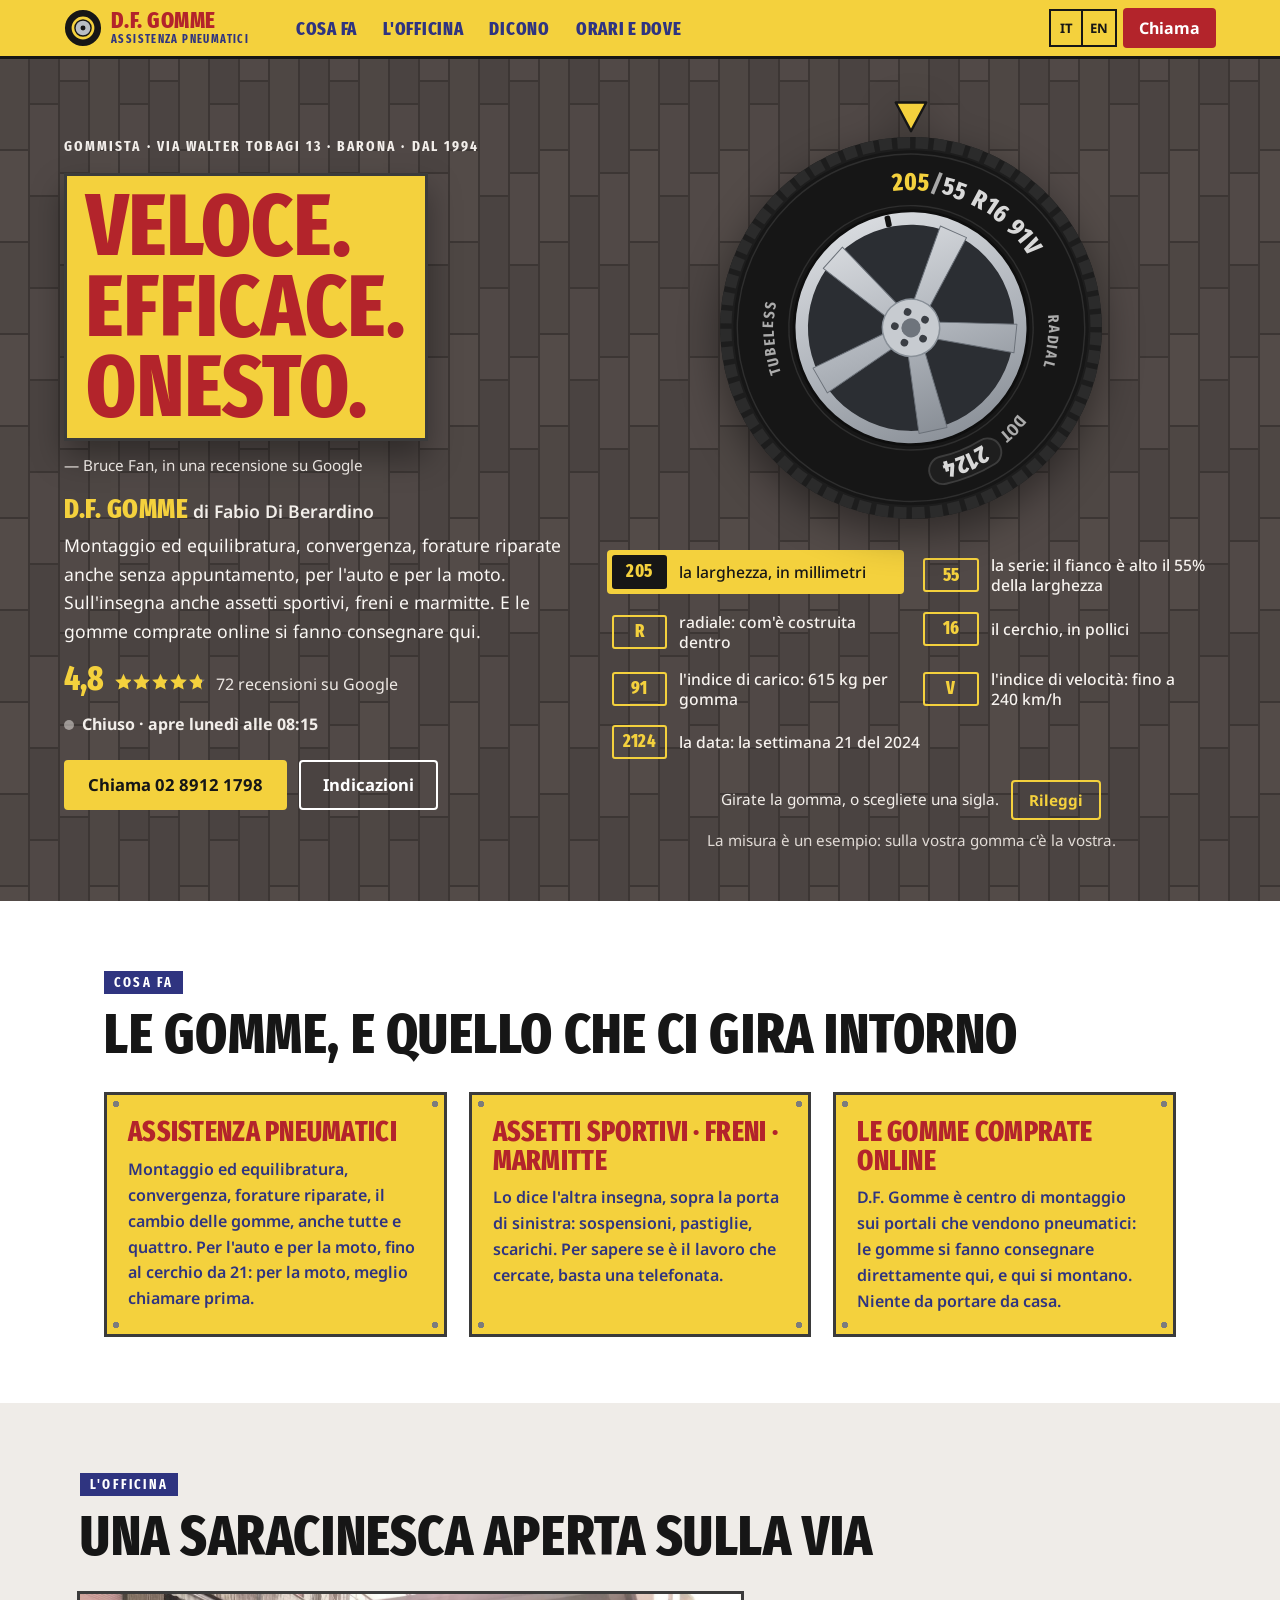
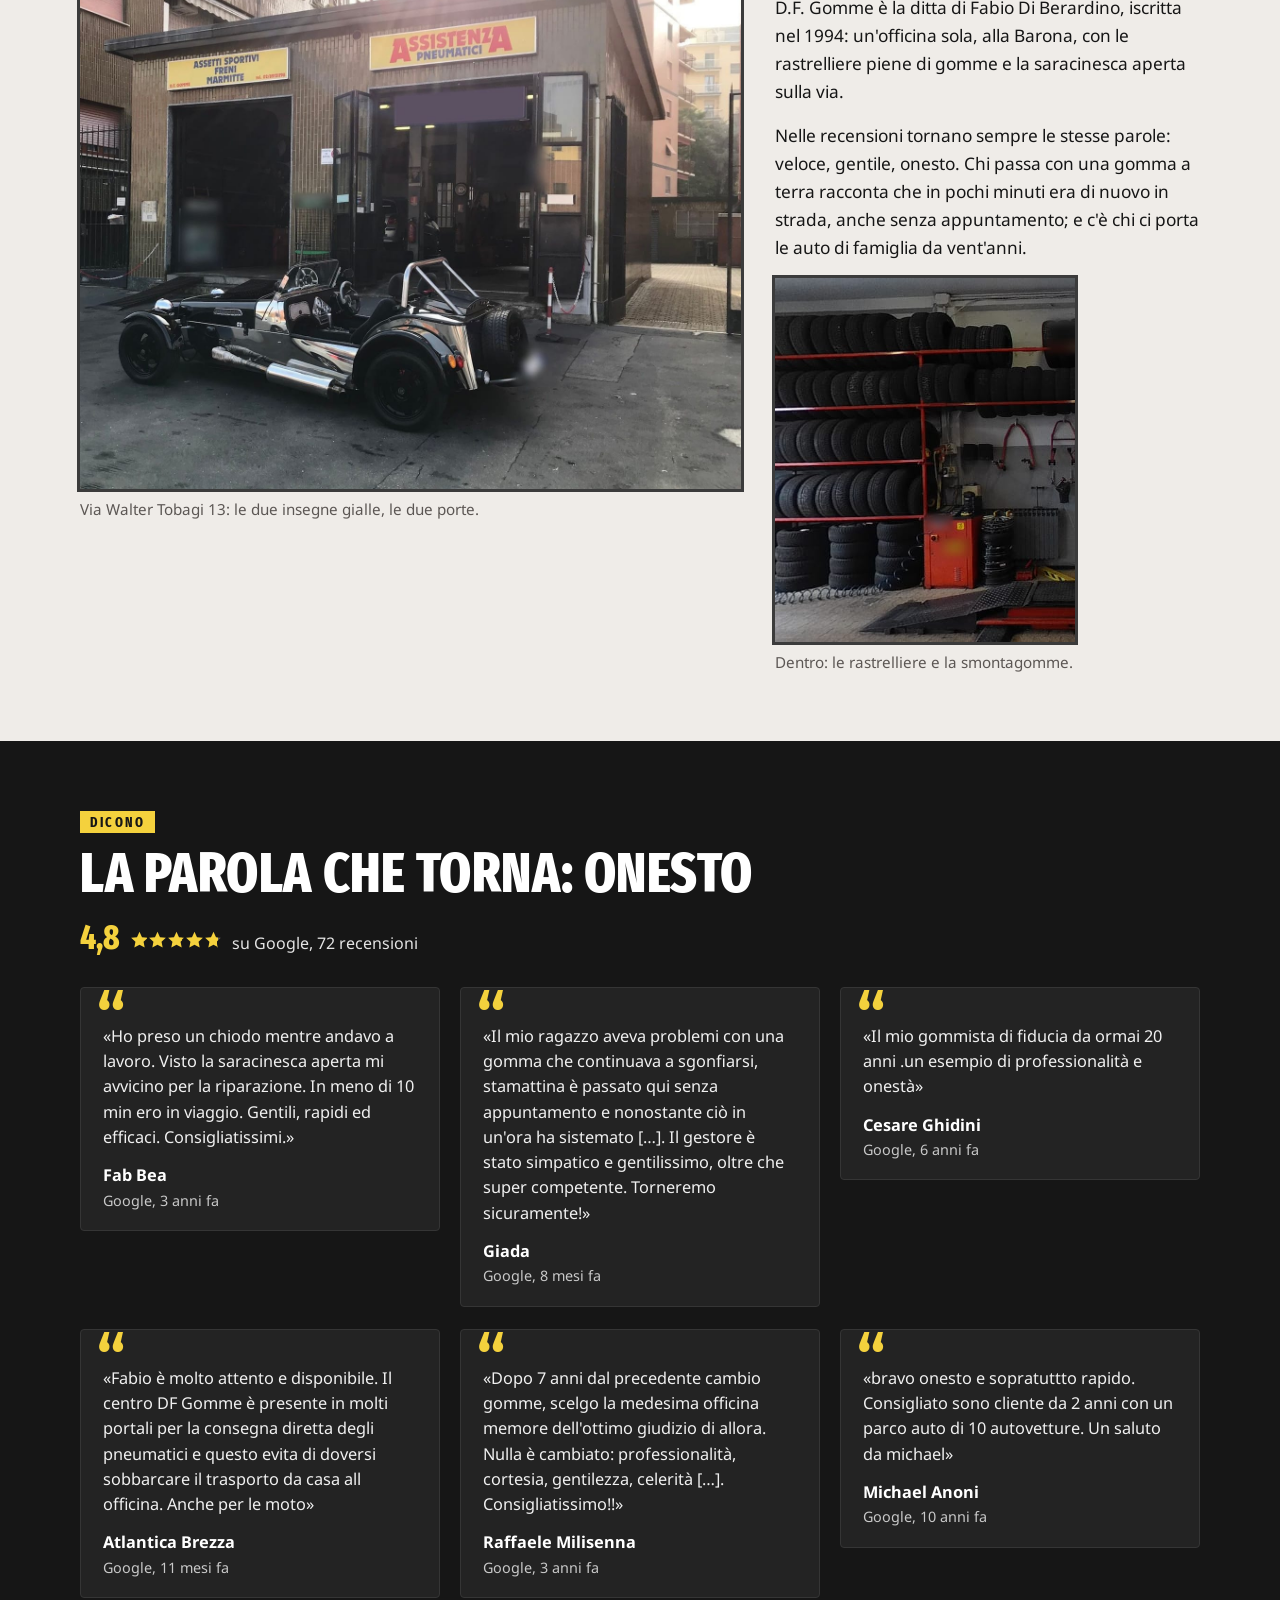
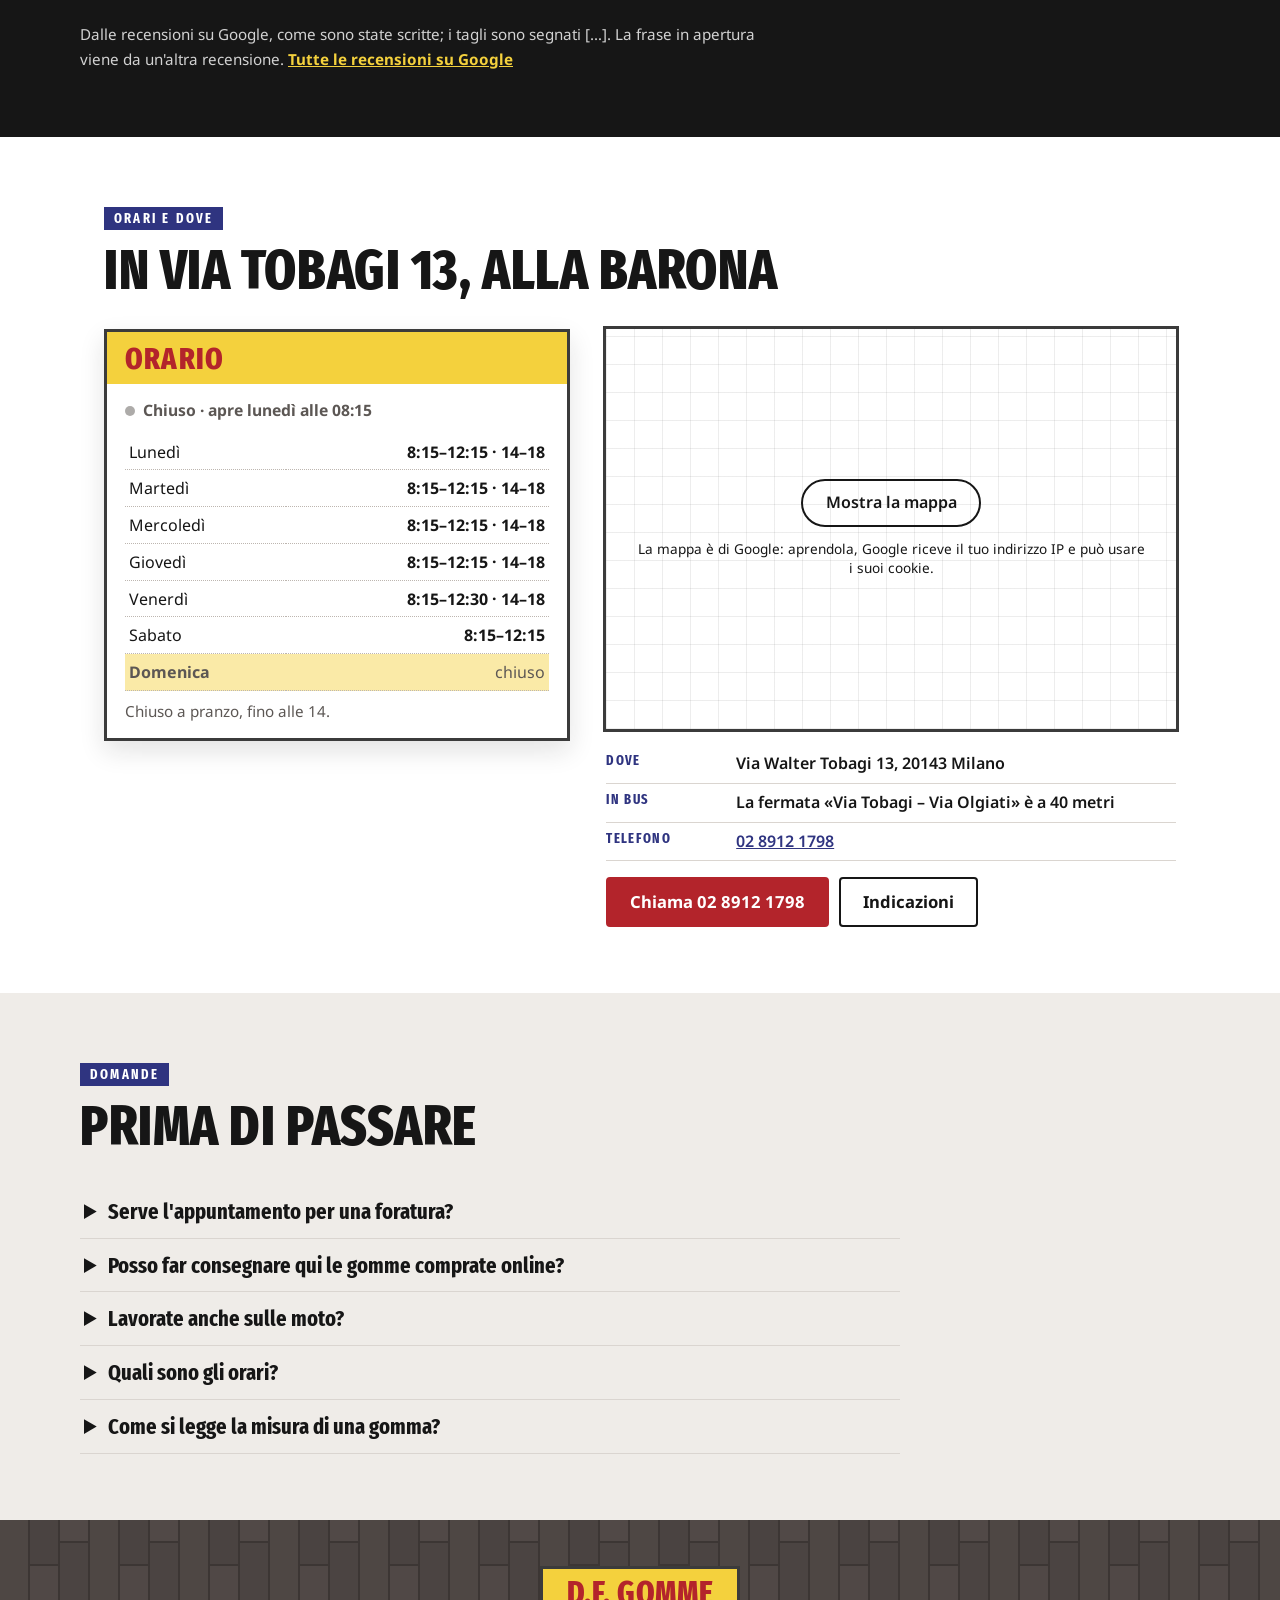
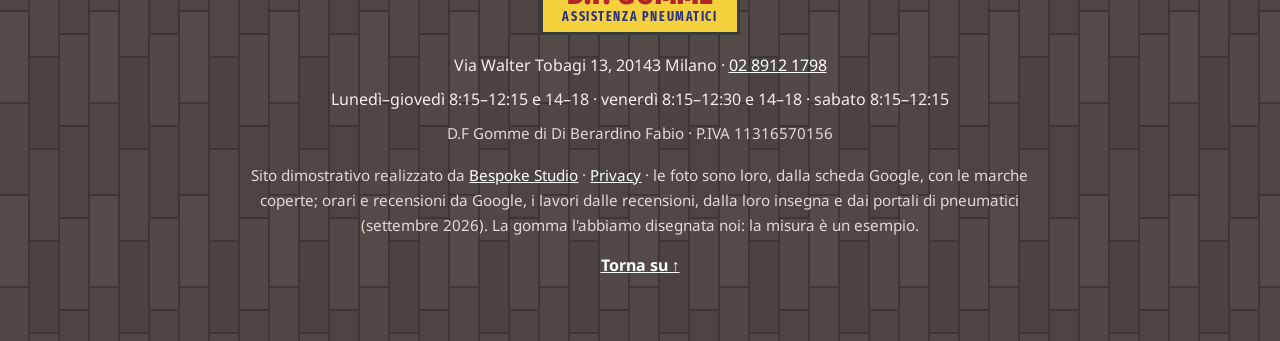
==== commit 01f626a9: "Privacy e pulizia: caratteri sul sito, mappa al clic, informativa, noindex - caratteri copiati nel s" ====
--- a/index.html
+++ b/index.html
@@ -3,6 +3,7 @@
 <head>
 <meta charset="utf-8">
 <meta name="viewport" content="width=device-width, initial-scale=1">
+<meta name="robots" content="noindex">
 <script>(function(){var r=document.documentElement;r.classList.remove('no-js');
 /* la firma: finché main.js non parte la gomma resta nella posizione d'ingresso; se il codice non arriva, dopo 2,5 s va allo stato finale */
 try{if(!matchMedia('(prefers-reduced-motion: reduce)').matches){r.classList.add('firma-attesa');window.__attesaGomma=setTimeout(function(){r.classList.remove('firma-attesa')},2500)}}catch(e){}})()</script>
@@ -20,15 +21,77 @@
 <link rel="icon" href="img/favicon.svg" type="image/svg+xml">
 <link rel="icon" href="img/favicon-32.png" sizes="32x32" type="image/png">
 <link rel="apple-touch-icon" href="img/apple-touch-icon.png">
-<link rel="preconnect" href="https://fonts.googleapis.com">
-<link rel="preconnect" href="https://fonts.gstatic.com" crossorigin>
-<link href="https://fonts.googleapis.com/css2?family=Fira+Sans+Extra+Condensed:wght@600;700;800&amp;family=Noto+Sans:wght@400;500;600;700&amp;display=swap" rel="stylesheet">
+<link rel="stylesheet" href="fonts/fonts.css?v=1">
 <link rel="stylesheet" href="css/styles.css?v=1">
 <script src="https://cdn.jsdelivr.net/npm/gsap@3.12.5/dist/gsap.min.js" defer></script>
 <script src="https://cdn.jsdelivr.net/npm/gsap@3.12.5/dist/ScrollTrigger.min.js" defer></script>
 <script src="js/main.js?v=1" defer></script>
 <script type="application/ld+json">
-{"@context":"https://schema.org","@type":["LocalBusiness","TireShop"],"name":"D.F. Gomme","legalName":"D.F Gomme di Di Berardino Fabio","vatID":"IT11316570156","foundingDate":"1994","description":"Gommista in Via Walter Tobagi 13 a Milano: montaggio, equilibratura, convergenza, riparazione delle forature, auto e moto; centro di montaggio per le gomme comprate online.","url":"https://rotenzark.github.io/df-gomme-via-tobagi/","image":"https://rotenzark.github.io/df-gomme-via-tobagi/img/og.jpg","telephone":"+39 02 8912 1798","address":{"@type":"PostalAddress","streetAddress":"Via Walter Tobagi 13","postalCode":"20143","addressLocality":"Milano","addressRegion":"MI","addressCountry":"IT"},"geo":{"@type":"GeoCoordinates","latitude":45.44001,"longitude":9.14728},"openingHoursSpecification":[{"@type":"OpeningHoursSpecification","dayOfWeek":["Monday","Tuesday","Wednesday","Thursday"],"opens":"08:15","closes":"12:15"},{"@type":"OpeningHoursSpecification","dayOfWeek":"Friday","opens":"08:15","closes":"12:30"},{"@type":"OpeningHoursSpecification","dayOfWeek":["Monday","Tuesday","Wednesday","Thursday","Friday"],"opens":"14:00","closes":"18:00"},{"@type":"OpeningHoursSpecification","dayOfWeek":"Saturday","opens":"08:15","closes":"12:15"}],"aggregateRating":{"@type":"AggregateRating","ratingValue":"4.8","reviewCount":"72","bestRating":"5"}}
+{
+  "@context": "https://schema.org",
+  "@type": [
+    "LocalBusiness",
+    "TireShop"
+  ],
+  "name": "D.F. Gomme",
+  "legalName": "D.F Gomme di Di Berardino Fabio",
+  "vatID": "IT11316570156",
+  "foundingDate": "1994",
+  "description": "Gommista in Via Walter Tobagi 13 a Milano: montaggio, equilibratura, convergenza, riparazione delle forature, auto e moto; centro di montaggio per le gomme comprate online.",
+  "url": "https://rotenzark.github.io/df-gomme-via-tobagi/",
+  "image": "https://rotenzark.github.io/df-gomme-via-tobagi/img/og.jpg",
+  "telephone": "+39 02 8912 1798",
+  "address": {
+    "@type": "PostalAddress",
+    "streetAddress": "Via Walter Tobagi 13",
+    "postalCode": "20143",
+    "addressLocality": "Milano",
+    "addressRegion": "MI",
+    "addressCountry": "IT"
+  },
+  "geo": {
+    "@type": "GeoCoordinates",
+    "latitude": 45.44001,
+    "longitude": 9.14728
+  },
+  "openingHoursSpecification": [
+    {
+      "@type": "OpeningHoursSpecification",
+      "dayOfWeek": [
+        "Monday",
+        "Tuesday",
+        "Wednesday",
+        "Thursday"
+      ],
+      "opens": "08:15",
+      "closes": "12:15"
+    },
+    {
+      "@type": "OpeningHoursSpecification",
+      "dayOfWeek": "Friday",
+      "opens": "08:15",
+      "closes": "12:30"
+    },
+    {
+      "@type": "OpeningHoursSpecification",
+      "dayOfWeek": [
+        "Monday",
+        "Tuesday",
+        "Wednesday",
+        "Thursday",
+        "Friday"
+      ],
+      "opens": "14:00",
+      "closes": "18:00"
+    },
+    {
+      "@type": "OpeningHoursSpecification",
+      "dayOfWeek": "Saturday",
+      "opens": "08:15",
+      "closes": "12:15"
+    }
+  ]
+}
 </script>
 <script type="application/ld+json">
 {"@context":"https://schema.org","@type":"FAQPage","mainEntity":[
@@ -194,12 +257,12 @@
     <h2 id="diconoT" class="capitolo__titolo" data-i18n="d.titolo">La parola che torna: onesto</h2>
     <p class="voto voto--centro"><b class="voto__n">4,8</b> <span class="stelle" aria-hidden="true" style="--voto:.96"></span> <span class="voto__su" data-i18n="d.voto">su Google, 72 recensioni</span></p>
     <ul class="recensioni">
-      <li class="recensione reveal"><p class="recensione__testo">«Ho preso un chiodo mentre andavo a lavoro. Visto la saracinesca aperta mi avvicino per la riparazione. In meno di 10 min ero in viaggio. Gentili, rapidi ed efficaci. Consigliatissimi.»</p><p class="recensione__chi"><b>Fab Bea</b> <span data-i18n="d.a3">Google, 3 anni fa</span></p></li>
-      <li class="recensione reveal"><p class="recensione__testo">«Il mio ragazzo aveva problemi con una gomma che continuava a sgonfiarsi, stamattina è passato qui senza appuntamento e nonostante ciò in un'ora ha sistemato […]. Il gestore è stato simpatico e gentilissimo, oltre che super competente. Torneremo sicuramente!»</p><p class="recensione__chi"><b>Giada</b> <span data-i18n="d.m8">Google, 8 mesi fa</span></p></li>
-      <li class="recensione reveal"><p class="recensione__testo">«Il mio gommista di fiducia da ormai 20 anni .un esempio di professionalità e onestà»</p><p class="recensione__chi"><b>Cesare Ghidini</b> <span data-i18n="d.a6">Google, 6 anni fa</span></p></li>
-      <li class="recensione reveal"><p class="recensione__testo">«Fabio è molto attento e disponibile. Il centro DF Gomme è presente in molti portali per la consegna diretta degli pneumatici e questo evita di doversi sobbarcare il trasporto da casa all officina. Anche per le moto»</p><p class="recensione__chi"><b>Atlantica Brezza</b> <span data-i18n="d.m11">Google, 11 mesi fa</span></p></li>
-      <li class="recensione reveal"><p class="recensione__testo">«Dopo 7 anni dal precedente cambio gomme, scelgo la medesima officina memore dell'ottimo giudizio di allora. Nulla è cambiato: professionalità, cortesia, gentilezza, celerità […]. Consigliatissimo!!»</p><p class="recensione__chi"><b>Raffaele Milisenna</b> <span data-i18n="d.a3">Google, 3 anni fa</span></p></li>
-      <li class="recensione reveal"><p class="recensione__testo">«bravo onesto e sopratuttto rapido. Consigliato sono cliente da 2 anni con un parco auto di 10 autovetture. Un saluto da michael»</p><p class="recensione__chi"><b>Michael Anoni</b> <span data-i18n="d.a10">Google, 10 anni fa</span></p></li>
+      <li class="recensione reveal"><p lang="it" class="recensione__testo">«Ho preso un chiodo mentre andavo a lavoro. Visto la saracinesca aperta mi avvicino per la riparazione. In meno di 10 min ero in viaggio. Gentili, rapidi ed efficaci. Consigliatissimi.»</p><p class="recensione__chi"><b>Fab Bea</b> <span data-i18n="d.a3">Google, 3 anni fa</span></p></li>
+      <li class="recensione reveal"><p lang="it" class="recensione__testo">«Il mio ragazzo aveva problemi con una gomma che continuava a sgonfiarsi, stamattina è passato qui senza appuntamento e nonostante ciò in un'ora ha sistemato […]. Il gestore è stato simpatico e gentilissimo, oltre che super competente. Torneremo sicuramente!»</p><p class="recensione__chi"><b>Giada</b> <span data-i18n="d.m8">Google, 8 mesi fa</span></p></li>
+      <li class="recensione reveal"><p lang="it" class="recensione__testo">«Il mio gommista di fiducia da ormai 20 anni .un esempio di professionalità e onestà»</p><p class="recensione__chi"><b>Cesare Ghidini</b> <span data-i18n="d.a6">Google, 6 anni fa</span></p></li>
+      <li class="recensione reveal"><p lang="it" class="recensione__testo">«Fabio è molto attento e disponibile. Il centro DF Gomme è presente in molti portali per la consegna diretta degli pneumatici e questo evita di doversi sobbarcare il trasporto da casa all officina. Anche per le moto»</p><p class="recensione__chi"><b>Atlantica Brezza</b> <span data-i18n="d.m11">Google, 11 mesi fa</span></p></li>
+      <li class="recensione reveal"><p lang="it" class="recensione__testo">«Dopo 7 anni dal precedente cambio gomme, scelgo la medesima officina memore dell'ottimo giudizio di allora. Nulla è cambiato: professionalità, cortesia, gentilezza, celerità […]. Consigliatissimo!!»</p><p class="recensione__chi"><b>Raffaele Milisenna</b> <span data-i18n="d.a3">Google, 3 anni fa</span></p></li>
+      <li class="recensione reveal"><p lang="it" class="recensione__testo">«bravo onesto e sopratuttto rapido. Consigliato sono cliente da 2 anni con un parco auto di 10 autovetture. Un saluto da michael»</p><p class="recensione__chi"><b>Michael Anoni</b> <span data-i18n="d.a10">Google, 10 anni fa</span></p></li>
     </ul>
     <p class="dicono__nota"><span data-i18n="d.nota">Dalle recensioni su Google, come sono state scritte; i tagli sono segnati […]. La frase in apertura viene da un&#39;altra recensione.</span> <a href="https://www.google.com/maps/search/?api=1&amp;query=D.F.+Gomme+Di+Di+Berardino+Fabio%2C+Via+Walter+Tobagi+13%2C+Milano" target="_blank" rel="noopener" data-i18n="d.tutte">Tutte le recensioni su Google</a></p>
   </section>
@@ -228,7 +291,7 @@
       </div>
       <div class="orari__dove">
         <div class="mappa reveal">
-          <iframe title="Mappa: D.F. Gomme, Via Walter Tobagi 13, Milano" data-i18n-title="o.mappa" src="https://maps.google.com/maps?q=D.F.%20Gomme%2C%20Via%20Walter%20Tobagi%2013%2C%20Milano&amp;z=16&amp;output=embed" width="600" height="400" loading="lazy" referrerpolicy="no-referrer-when-downgrade"></iframe>
+          <div class="mappa-clic" data-mappa-clic style="--mappa-h: 400px"><template><iframe title="Mappa: D.F. Gomme, Via Walter Tobagi 13, Milano" data-i18n-title="o.mappa" src="https://maps.google.com/maps?q=D.F.%20Gomme%2C%20Via%20Walter%20Tobagi%2013%2C%20Milano&amp;z=16&amp;output=embed" width="600" height="400" loading="lazy" referrerpolicy="no-referrer-when-downgrade"></iframe></template><div class="mappa-clic__velo"><a class="mappa-clic__btn" href="https://www.google.com/maps/dir/?api=1&amp;destination=D.F.+Gomme%2C+Via+Walter+Tobagi+13%2C+Milano" target="_blank" rel="noopener">Mostra la mappa</a><p class="mappa-clic__nota">La mappa è di Google: aprendola, Google riceve il tuo indirizzo IP e può usare i suoi cookie.</p></div></div>
         </div>
         <dl class="indirizzo">
           <div><dt data-i18n="o.dove">Dove</dt><dd data-i18n="o.dovev">Via Walter Tobagi 13, 20143 Milano</dd></div>
@@ -260,8 +323,8 @@
     <p class="piede__insegna" aria-hidden="true"><span class="marchio__df">D.F. Gomme</span> <span class="marchio__sotto">Assistenza pneumatici</span></p>
     <p class="piede__dove">Via Walter Tobagi 13, 20143 Milano · <a href="tel:+390289121798" class="intero">02 8912 1798</a></p>
     <p class="piede__orario" data-i18n="f.orario">Lunedì–giovedì 8:15–12:15 e 14–18 · venerdì 8:15–12:30 e 14–18 · sabato 8:15–12:15</p>
-    <p class="piede__legale">D.F Gomme di Di Berardino Fabio · P.IVA 11316570156</p>
-    <p class="piede__cred" data-i18n="f.cred">Sito dimostrativo realizzato da <a href="https://bespokestud.io" rel="noopener">Bespoke Studio</a> · le foto sono loro, dalla scheda Google, con le marche coperte; orari e recensioni da Google, i lavori dalle recensioni, dalla loro insegna e dai portali di pneumatici (settembre 2026). La gomma l&#39;abbiamo disegnata noi: la misura è un esempio.</p>
+    <p lang="it" class="piede__legale">D.F Gomme di Di Berardino Fabio · P.IVA 11316570156</p>
+    <p class="piede__cred" data-i18n="f.cred">Sito dimostrativo realizzato da <a href="https://bespokestud.io" rel="noopener">Bespoke Studio</a> · <a href="privacy.html">Privacy</a> · le foto sono loro, dalla scheda Google, con le marche coperte; orari e recensioni da Google, i lavori dalle recensioni, dalla loro insegna e dai portali di pneumatici (settembre 2026). La gomma l&#39;abbiamo disegnata noi: la misura è un esempio.</p>
     <p><a class="piede__su" href="#inizio" data-i18n="f.su">Torna su ↑</a></p>
   </div>
 </footer>
@@ -276,5 +339,6 @@
   <img id="lightboxImg" src="" alt="">
 </div>
 
+<script src="js/mappa-clic.js?v=1" defer></script>
 </body>
 </html>
--- a/fonts/fonts.css
+++ b/fonts/fonts.css
@@ -0,0 +1,510 @@
+/* Caratteri ospitati sul sito: nessuna richiesta a Google Fonts o Fontshare (giro privacy 1/10/2026). Licenze in LICENSE.txt. */
+/* cyrillic-ext */
+@font-face {
+  font-family: 'Fira Sans Extra Condensed';
+  font-style: normal;
+  font-weight: 600;
+  font-display: swap;
+  src: url(firasansextracondensed-v11-NaPPcYDaAO5dirw6IaFn7lPJFqXmS-M9Atn3wgda3SCKr3W-oXZ-.woff2) format('woff2');
+  unicode-range: U+0460-052F, U+1C80-1C8A, U+20B4, U+2DE0-2DFF, U+A640-A69F, U+FE2E-FE2F;
+}
+/* cyrillic */
+@font-face {
+  font-family: 'Fira Sans Extra Condensed';
+  font-style: normal;
+  font-weight: 600;
+  font-display: swap;
+  src: url(firasansextracondensed-v11-NaPPcYDaAO5dirw6IaFn7lPJFqXmS-M9Atn3wgda3SCKr3y-oXZ-.woff2) format('woff2');
+  unicode-range: U+0301, U+0400-045F, U+0490-0491, U+04B0-04B1, U+2116;
+}
+/* greek-ext */
+@font-face {
+  font-family: 'Fira Sans Extra Condensed';
+  font-style: normal;
+  font-weight: 600;
+  font-display: swap;
+  src: url(firasansextracondensed-v11-NaPPcYDaAO5dirw6IaFn7lPJFqXmS-M9Atn3wgda3SCKr3S-oXZ-.woff2) format('woff2');
+  unicode-range: U+1F00-1FFF;
+}
+/* greek */
+@font-face {
+  font-family: 'Fira Sans Extra Condensed';
+  font-style: normal;
+  font-weight: 600;
+  font-display: swap;
+  src: url(firasansextracondensed-v11-NaPPcYDaAO5dirw6IaFn7lPJFqXmS-M9Atn3wgda3SCKr3u-oXZ-.woff2) format('woff2');
+  unicode-range: U+0370-0377, U+037A-037F, U+0384-038A, U+038C, U+038E-03A1, U+03A3-03FF;
+}
+/* vietnamese */
+@font-face {
+  font-family: 'Fira Sans Extra Condensed';
+  font-style: normal;
+  font-weight: 600;
+  font-display: swap;
+  src: url(firasansextracondensed-v11-NaPPcYDaAO5dirw6IaFn7lPJFqXmS-M9Atn3wgda3SCKr3e-oXZ-.woff2) format('woff2');
+  unicode-range: U+0102-0103, U+0110-0111, U+0128-0129, U+0168-0169, U+01A0-01A1, U+01AF-01B0, U+0300-0301, U+0303-0304, U+0308-0309, U+0323, U+0329, U+1EA0-1EF9, U+20AB;
+}
+/* latin-ext */
+@font-face {
+  font-family: 'Fira Sans Extra Condensed';
+  font-style: normal;
+  font-weight: 600;
+  font-display: swap;
+  src: url(firasansextracondensed-v11-NaPPcYDaAO5dirw6IaFn7lPJFqXmS-M9Atn3wgda3SCKr3a-oXZ-.woff2) format('woff2');
+  unicode-range: U+0100-02BA, U+02BD-02C5, U+02C7-02CC, U+02CE-02D7, U+02DD-02FF, U+0304, U+0308, U+0329, U+1D00-1DBF, U+1E00-1E9F, U+1EF2-1EFF, U+2020, U+20A0-20AB, U+20AD-20C0, U+2113, U+2C60-2C7F, U+A720-A7FF;
+}
+/* latin */
+@font-face {
+  font-family: 'Fira Sans Extra Condensed';
+  font-style: normal;
+  font-weight: 600;
+  font-display: swap;
+  src: url(firasansextracondensed-v11-NaPPcYDaAO5dirw6IaFn7lPJFqXmS-M9Atn3wgda3SCKr3i-oQ.woff2) format('woff2');
+  unicode-range: U+0000-00FF, U+0131, U+0152-0153, U+02BB-02BC, U+02C6, U+02DA, U+02DC, U+0304, U+0308, U+0329, U+2000-206F, U+20AC, U+2122, U+2191, U+2193, U+2212, U+2215, U+FEFF, U+FFFD;
+}
+/* cyrillic-ext */
+@font-face {
+  font-family: 'Fira Sans Extra Condensed';
+  font-style: normal;
+  font-weight: 700;
+  font-display: swap;
+  src: url(firasansextracondensed-v11-NaPPcYDaAO5dirw6IaFn7lPJFqXmS-M9Atn3wgda3USLr3W-oXZ-.woff2) format('woff2');
+  unicode-range: U+0460-052F, U+1C80-1C8A, U+20B4, U+2DE0-2DFF, U+A640-A69F, U+FE2E-FE2F;
+}
+/* cyrillic */
+@font-face {
+  font-family: 'Fira Sans Extra Condensed';
+  font-style: normal;
+  font-weight: 700;
+  font-display: swap;
+  src: url(firasansextracondensed-v11-NaPPcYDaAO5dirw6IaFn7lPJFqXmS-M9Atn3wgda3USLr3y-oXZ-.woff2) format('woff2');
+  unicode-range: U+0301, U+0400-045F, U+0490-0491, U+04B0-04B1, U+2116;
+}
+/* greek-ext */
+@font-face {
+  font-family: 'Fira Sans Extra Condensed';
+  font-style: normal;
+  font-weight: 700;
+  font-display: swap;
+  src: url(firasansextracondensed-v11-NaPPcYDaAO5dirw6IaFn7lPJFqXmS-M9Atn3wgda3USLr3S-oXZ-.woff2) format('woff2');
+  unicode-range: U+1F00-1FFF;
+}
+/* greek */
+@font-face {
+  font-family: 'Fira Sans Extra Condensed';
+  font-style: normal;
+  font-weight: 700;
+  font-display: swap;
+  src: url(firasansextracondensed-v11-NaPPcYDaAO5dirw6IaFn7lPJFqXmS-M9Atn3wgda3USLr3u-oXZ-.woff2) format('woff2');
+  unicode-range: U+0370-0377, U+037A-037F, U+0384-038A, U+038C, U+038E-03A1, U+03A3-03FF;
+}
+/* vietnamese */
+@font-face {
+  font-family: 'Fira Sans Extra Condensed';
+  font-style: normal;
+  font-weight: 700;
+  font-display: swap;
+  src: url(firasansextracondensed-v11-NaPPcYDaAO5dirw6IaFn7lPJFqXmS-M9Atn3wgda3USLr3e-oXZ-.woff2) format('woff2');
+  unicode-range: U+0102-0103, U+0110-0111, U+0128-0129, U+0168-0169, U+01A0-01A1, U+01AF-01B0, U+0300-0301, U+0303-0304, U+0308-0309, U+0323, U+0329, U+1EA0-1EF9, U+20AB;
+}
+/* latin-ext */
+@font-face {
+  font-family: 'Fira Sans Extra Condensed';
+  font-style: normal;
+  font-weight: 700;
+  font-display: swap;
+  src: url(firasansextracondensed-v11-NaPPcYDaAO5dirw6IaFn7lPJFqXmS-M9Atn3wgda3USLr3a-oXZ-.woff2) format('woff2');
+  unicode-range: U+0100-02BA, U+02BD-02C5, U+02C7-02CC, U+02CE-02D7, U+02DD-02FF, U+0304, U+0308, U+0329, U+1D00-1DBF, U+1E00-1E9F, U+1EF2-1EFF, U+2020, U+20A0-20AB, U+20AD-20C0, U+2113, U+2C60-2C7F, U+A720-A7FF;
+}
+/* latin */
+@font-face {
+  font-family: 'Fira Sans Extra Condensed';
+  font-style: normal;
+  font-weight: 700;
+  font-display: swap;
+  src: url(firasansextracondensed-v11-NaPPcYDaAO5dirw6IaFn7lPJFqXmS-M9Atn3wgda3USLr3i-oQ.woff2) format('woff2');
+  unicode-range: U+0000-00FF, U+0131, U+0152-0153, U+02BB-02BC, U+02C6, U+02DA, U+02DC, U+0304, U+0308, U+0329, U+2000-206F, U+20AC, U+2122, U+2191, U+2193, U+2212, U+2215, U+FEFF, U+FFFD;
+}
+/* cyrillic-ext */
+@font-face {
+  font-family: 'Fira Sans Extra Condensed';
+  font-style: normal;
+  font-weight: 800;
+  font-display: swap;
+  src: url(firasansextracondensed-v11-NaPPcYDaAO5dirw6IaFn7lPJFqXmS-M9Atn3wgda3ViIr3W-oXZ-.woff2) format('woff2');
+  unicode-range: U+0460-052F, U+1C80-1C8A, U+20B4, U+2DE0-2DFF, U+A640-A69F, U+FE2E-FE2F;
+}
+/* cyrillic */
+@font-face {
+  font-family: 'Fira Sans Extra Condensed';
+  font-style: normal;
+  font-weight: 800;
+  font-display: swap;
+  src: url(firasansextracondensed-v11-NaPPcYDaAO5dirw6IaFn7lPJFqXmS-M9Atn3wgda3ViIr3y-oXZ-.woff2) format('woff2');
+  unicode-range: U+0301, U+0400-045F, U+0490-0491, U+04B0-04B1, U+2116;
+}
+/* greek-ext */
+@font-face {
+  font-family: 'Fira Sans Extra Condensed';
+  font-style: normal;
+  font-weight: 800;
+  font-display: swap;
+  src: url(firasansextracondensed-v11-NaPPcYDaAO5dirw6IaFn7lPJFqXmS-M9Atn3wgda3ViIr3S-oXZ-.woff2) format('woff2');
+  unicode-range: U+1F00-1FFF;
+}
+/* greek */
+@font-face {
+  font-family: 'Fira Sans Extra Condensed';
+  font-style: normal;
+  font-weight: 800;
+  font-display: swap;
+  src: url(firasansextracondensed-v11-NaPPcYDaAO5dirw6IaFn7lPJFqXmS-M9Atn3wgda3ViIr3u-oXZ-.woff2) format('woff2');
+  unicode-range: U+0370-0377, U+037A-037F, U+0384-038A, U+038C, U+038E-03A1, U+03A3-03FF;
+}
+/* vietnamese */
+@font-face {
+  font-family: 'Fira Sans Extra Condensed';
+  font-style: normal;
+  font-weight: 800;
+  font-display: swap;
+  src: url(firasansextracondensed-v11-NaPPcYDaAO5dirw6IaFn7lPJFqXmS-M9Atn3wgda3ViIr3e-oXZ-.woff2) format('woff2');
+  unicode-range: U+0102-0103, U+0110-0111, U+0128-0129, U+0168-0169, U+01A0-01A1, U+01AF-01B0, U+0300-0301, U+0303-0304, U+0308-0309, U+0323, U+0329, U+1EA0-1EF9, U+20AB;
+}
+/* latin-ext */
+@font-face {
+  font-family: 'Fira Sans Extra Condensed';
+  font-style: normal;
+  font-weight: 800;
+  font-display: swap;
+  src: url(firasansextracondensed-v11-NaPPcYDaAO5dirw6IaFn7lPJFqXmS-M9Atn3wgda3ViIr3a-oXZ-.woff2) format('woff2');
+  unicode-range: U+0100-02BA, U+02BD-02C5, U+02C7-02CC, U+02CE-02D7, U+02DD-02FF, U+0304, U+0308, U+0329, U+1D00-1DBF, U+1E00-1E9F, U+1EF2-1EFF, U+2020, U+20A0-20AB, U+20AD-20C0, U+2113, U+2C60-2C7F, U+A720-A7FF;
+}
+/* latin */
+@font-face {
+  font-family: 'Fira Sans Extra Condensed';
+  font-style: normal;
+  font-weight: 800;
+  font-display: swap;
+  src: url(firasansextracondensed-v11-NaPPcYDaAO5dirw6IaFn7lPJFqXmS-M9Atn3wgda3ViIr3i-oQ.woff2) format('woff2');
+  unicode-range: U+0000-00FF, U+0131, U+0152-0153, U+02BB-02BC, U+02C6, U+02DA, U+02DC, U+0304, U+0308, U+0329, U+2000-206F, U+20AC, U+2122, U+2191, U+2193, U+2212, U+2215, U+FEFF, U+FFFD;
+}
+/* cyrillic-ext */
+@font-face {
+  font-family: 'Noto Sans';
+  font-style: normal;
+  font-weight: 400;
+  font-stretch: 100%;
+  font-display: swap;
+  src: url(notosans-v42-o-0bIpQlx3QUlC5A4PNB6Ryti20_6n1iPHjc5aPdu2ui.woff2) format('woff2');
+  unicode-range: U+0460-052F, U+1C80-1C8A, U+20B4, U+2DE0-2DFF, U+A640-A69F, U+FE2E-FE2F;
+}
+/* cyrillic */
+@font-face {
+  font-family: 'Noto Sans';
+  font-style: normal;
+  font-weight: 400;
+  font-stretch: 100%;
+  font-display: swap;
+  src: url(notosans-v42-o-0bIpQlx3QUlC5A4PNB6Ryti20_6n1iPHjc5ardu2ui.woff2) format('woff2');
+  unicode-range: U+0301, U+0400-045F, U+0490-0491, U+04B0-04B1, U+2116;
+}
+/* devanagari */
+@font-face {
+  font-family: 'Noto Sans';
+  font-style: normal;
+  font-weight: 400;
+  font-stretch: 100%;
+  font-display: swap;
+  src: url(notosans-v42-o-0bIpQlx3QUlC5A4PNB6Ryti20_6n1iPHjc5a_du2ui.woff2) format('woff2');
+  unicode-range: U+0900-097F, U+1CD0-1CF9, U+200C-200D, U+20A8, U+20B9, U+20F0, U+25CC, U+A830-A839, U+A8E0-A8FF, U+11B00-11B09;
+}
+/* greek-ext */
+@font-face {
+  font-family: 'Noto Sans';
+  font-style: normal;
+  font-weight: 400;
+  font-stretch: 100%;
+  font-display: swap;
+  src: url(notosans-v42-o-0bIpQlx3QUlC5A4PNB6Ryti20_6n1iPHjc5aLdu2ui.woff2) format('woff2');
+  unicode-range: U+1F00-1FFF;
+}
+/* greek */
+@font-face {
+  font-family: 'Noto Sans';
+  font-style: normal;
+  font-weight: 400;
+  font-stretch: 100%;
+  font-display: swap;
+  src: url(notosans-v42-o-0bIpQlx3QUlC5A4PNB6Ryti20_6n1iPHjc5a3du2ui.woff2) format('woff2');
+  unicode-range: U+0370-0377, U+037A-037F, U+0384-038A, U+038C, U+038E-03A1, U+03A3-03FF;
+}
+/* vietnamese */
+@font-face {
+  font-family: 'Noto Sans';
+  font-style: normal;
+  font-weight: 400;
+  font-stretch: 100%;
+  font-display: swap;
+  src: url(notosans-v42-o-0bIpQlx3QUlC5A4PNB6Ryti20_6n1iPHjc5aHdu2ui.woff2) format('woff2');
+  unicode-range: U+0102-0103, U+0110-0111, U+0128-0129, U+0168-0169, U+01A0-01A1, U+01AF-01B0, U+0300-0301, U+0303-0304, U+0308-0309, U+0323, U+0329, U+1EA0-1EF9, U+20AB;
+}
+/* latin-ext */
+@font-face {
+  font-family: 'Noto Sans';
+  font-style: normal;
+  font-weight: 400;
+  font-stretch: 100%;
+  font-display: swap;
+  src: url(notosans-v42-o-0bIpQlx3QUlC5A4PNB6Ryti20_6n1iPHjc5aDdu2ui.woff2) format('woff2');
+  unicode-range: U+0100-02BA, U+02BD-02C5, U+02C7-02CC, U+02CE-02D7, U+02DD-02FF, U+0304, U+0308, U+0329, U+1D00-1DBF, U+1E00-1E9F, U+1EF2-1EFF, U+2020, U+20A0-20AB, U+20AD-20C0, U+2113, U+2C60-2C7F, U+A720-A7FF;
+}
+/* latin */
+@font-face {
+  font-family: 'Noto Sans';
+  font-style: normal;
+  font-weight: 400;
+  font-stretch: 100%;
+  font-display: swap;
+  src: url(notosans-v42-o-0bIpQlx3QUlC5A4PNB6Ryti20_6n1iPHjc5a7duw.woff2) format('woff2');
+  unicode-range: U+0000-00FF, U+0131, U+0152-0153, U+02BB-02BC, U+02C6, U+02DA, U+02DC, U+0304, U+0308, U+0329, U+2000-206F, U+20AC, U+2122, U+2191, U+2193, U+2212, U+2215, U+FEFF, U+FFFD;
+}
+/* cyrillic-ext */
+@font-face {
+  font-family: 'Noto Sans';
+  font-style: normal;
+  font-weight: 500;
+  font-stretch: 100%;
+  font-display: swap;
+  src: url(notosans-v42-o-0bIpQlx3QUlC5A4PNB6Ryti20_6n1iPHjc5aPdu2ui.woff2) format('woff2');
+  unicode-range: U+0460-052F, U+1C80-1C8A, U+20B4, U+2DE0-2DFF, U+A640-A69F, U+FE2E-FE2F;
+}
+/* cyrillic */
+@font-face {
+  font-family: 'Noto Sans';
+  font-style: normal;
+  font-weight: 500;
+  font-stretch: 100%;
+  font-display: swap;
+  src: url(notosans-v42-o-0bIpQlx3QUlC5A4PNB6Ryti20_6n1iPHjc5ardu2ui.woff2) format('woff2');
+  unicode-range: U+0301, U+0400-045F, U+0490-0491, U+04B0-04B1, U+2116;
+}
+/* devanagari */
+@font-face {
+  font-family: 'Noto Sans';
+  font-style: normal;
+  font-weight: 500;
+  font-stretch: 100%;
+  font-display: swap;
+  src: url(notosans-v42-o-0bIpQlx3QUlC5A4PNB6Ryti20_6n1iPHjc5a_du2ui.woff2) format('woff2');
+  unicode-range: U+0900-097F, U+1CD0-1CF9, U+200C-200D, U+20A8, U+20B9, U+20F0, U+25CC, U+A830-A839, U+A8E0-A8FF, U+11B00-11B09;
+}
+/* greek-ext */
+@font-face {
+  font-family: 'Noto Sans';
+  font-style: normal;
+  font-weight: 500;
+  font-stretch: 100%;
+  font-display: swap;
+  src: url(notosans-v42-o-0bIpQlx3QUlC5A4PNB6Ryti20_6n1iPHjc5aLdu2ui.woff2) format('woff2');
+  unicode-range: U+1F00-1FFF;
+}
+/* greek */
+@font-face {
+  font-family: 'Noto Sans';
+  font-style: normal;
+  font-weight: 500;
+  font-stretch: 100%;
+  font-display: swap;
+  src: url(notosans-v42-o-0bIpQlx3QUlC5A4PNB6Ryti20_6n1iPHjc5a3du2ui.woff2) format('woff2');
+  unicode-range: U+0370-0377, U+037A-037F, U+0384-038A, U+038C, U+038E-03A1, U+03A3-03FF;
+}
+/* vietnamese */
+@font-face {
+  font-family: 'Noto Sans';
+  font-style: normal;
+  font-weight: 500;
+  font-stretch: 100%;
+  font-display: swap;
+  src: url(notosans-v42-o-0bIpQlx3QUlC5A4PNB6Ryti20_6n1iPHjc5aHdu2ui.woff2) format('woff2');
+  unicode-range: U+0102-0103, U+0110-0111, U+0128-0129, U+0168-0169, U+01A0-01A1, U+01AF-01B0, U+0300-0301, U+0303-0304, U+0308-0309, U+0323, U+0329, U+1EA0-1EF9, U+20AB;
+}
+/* latin-ext */
+@font-face {
+  font-family: 'Noto Sans';
+  font-style: normal;
+  font-weight: 500;
+  font-stretch: 100%;
+  font-display: swap;
+  src: url(notosans-v42-o-0bIpQlx3QUlC5A4PNB6Ryti20_6n1iPHjc5aDdu2ui.woff2) format('woff2');
+  unicode-range: U+0100-02BA, U+02BD-02C5, U+02C7-02CC, U+02CE-02D7, U+02DD-02FF, U+0304, U+0308, U+0329, U+1D00-1DBF, U+1E00-1E9F, U+1EF2-1EFF, U+2020, U+20A0-20AB, U+20AD-20C0, U+2113, U+2C60-2C7F, U+A720-A7FF;
+}
+/* latin */
+@font-face {
+  font-family: 'Noto Sans';
+  font-style: normal;
+  font-weight: 500;
+  font-stretch: 100%;
+  font-display: swap;
+  src: url(notosans-v42-o-0bIpQlx3QUlC5A4PNB6Ryti20_6n1iPHjc5a7duw.woff2) format('woff2');
+  unicode-range: U+0000-00FF, U+0131, U+0152-0153, U+02BB-02BC, U+02C6, U+02DA, U+02DC, U+0304, U+0308, U+0329, U+2000-206F, U+20AC, U+2122, U+2191, U+2193, U+2212, U+2215, U+FEFF, U+FFFD;
+}
+/* cyrillic-ext */
+@font-face {
+  font-family: 'Noto Sans';
+  font-style: normal;
+  font-weight: 600;
+  font-stretch: 100%;
+  font-display: swap;
+  src: url(notosans-v42-o-0bIpQlx3QUlC5A4PNB6Ryti20_6n1iPHjc5aPdu2ui.woff2) format('woff2');
+  unicode-range: U+0460-052F, U+1C80-1C8A, U+20B4, U+2DE0-2DFF, U+A640-A69F, U+FE2E-FE2F;
+}
+/* cyrillic */
+@font-face {
+  font-family: 'Noto Sans';
+  font-style: normal;
+  font-weight: 600;
+  font-stretch: 100%;
+  font-display: swap;
+  src: url(notosans-v42-o-0bIpQlx3QUlC5A4PNB6Ryti20_6n1iPHjc5ardu2ui.woff2) format('woff2');
+  unicode-range: U+0301, U+0400-045F, U+0490-0491, U+04B0-04B1, U+2116;
+}
+/* devanagari */
+@font-face {
+  font-family: 'Noto Sans';
+  font-style: normal;
+  font-weight: 600;
+  font-stretch: 100%;
+  font-display: swap;
+  src: url(notosans-v42-o-0bIpQlx3QUlC5A4PNB6Ryti20_6n1iPHjc5a_du2ui.woff2) format('woff2');
+  unicode-range: U+0900-097F, U+1CD0-1CF9, U+200C-200D, U+20A8, U+20B9, U+20F0, U+25CC, U+A830-A839, U+A8E0-A8FF, U+11B00-11B09;
+}
+/* greek-ext */
+@font-face {
+  font-family: 'Noto Sans';
+  font-style: normal;
+  font-weight: 600;
+  font-stretch: 100%;
+  font-display: swap;
+  src: url(notosans-v42-o-0bIpQlx3QUlC5A4PNB6Ryti20_6n1iPHjc5aLdu2ui.woff2) format('woff2');
+  unicode-range: U+1F00-1FFF;
+}
+/* greek */
+@font-face {
+  font-family: 'Noto Sans';
+  font-style: normal;
+  font-weight: 600;
+  font-stretch: 100%;
+  font-display: swap;
+  src: url(notosans-v42-o-0bIpQlx3QUlC5A4PNB6Ryti20_6n1iPHjc5a3du2ui.woff2) format('woff2');
+  unicode-range: U+0370-0377, U+037A-037F, U+0384-038A, U+038C, U+038E-03A1, U+03A3-03FF;
+}
+/* vietnamese */
+@font-face {
+  font-family: 'Noto Sans';
+  font-style: normal;
+  font-weight: 600;
+  font-stretch: 100%;
+  font-display: swap;
+  src: url(notosans-v42-o-0bIpQlx3QUlC5A4PNB6Ryti20_6n1iPHjc5aHdu2ui.woff2) format('woff2');
+  unicode-range: U+0102-0103, U+0110-0111, U+0128-0129, U+0168-0169, U+01A0-01A1, U+01AF-01B0, U+0300-0301, U+0303-0304, U+0308-0309, U+0323, U+0329, U+1EA0-1EF9, U+20AB;
+}
+/* latin-ext */
+@font-face {
+  font-family: 'Noto Sans';
+  font-style: normal;
+  font-weight: 600;
+  font-stretch: 100%;
+  font-display: swap;
+  src: url(notosans-v42-o-0bIpQlx3QUlC5A4PNB6Ryti20_6n1iPHjc5aDdu2ui.woff2) format('woff2');
+  unicode-range: U+0100-02BA, U+02BD-02C5, U+02C7-02CC, U+02CE-02D7, U+02DD-02FF, U+0304, U+0308, U+0329, U+1D00-1DBF, U+1E00-1E9F, U+1EF2-1EFF, U+2020, U+20A0-20AB, U+20AD-20C0, U+2113, U+2C60-2C7F, U+A720-A7FF;
+}
+/* latin */
+@font-face {
+  font-family: 'Noto Sans';
+  font-style: normal;
+  font-weight: 600;
+  font-stretch: 100%;
+  font-display: swap;
+  src: url(notosans-v42-o-0bIpQlx3QUlC5A4PNB6Ryti20_6n1iPHjc5a7duw.woff2) format('woff2');
+  unicode-range: U+0000-00FF, U+0131, U+0152-0153, U+02BB-02BC, U+02C6, U+02DA, U+02DC, U+0304, U+0308, U+0329, U+2000-206F, U+20AC, U+2122, U+2191, U+2193, U+2212, U+2215, U+FEFF, U+FFFD;
+}
+/* cyrillic-ext */
+@font-face {
+  font-family: 'Noto Sans';
+  font-style: normal;
+  font-weight: 700;
+  font-stretch: 100%;
+  font-display: swap;
+  src: url(notosans-v42-o-0bIpQlx3QUlC5A4PNB6Ryti20_6n1iPHjc5aPdu2ui.woff2) format('woff2');
+  unicode-range: U+0460-052F, U+1C80-1C8A, U+20B4, U+2DE0-2DFF, U+A640-A69F, U+FE2E-FE2F;
+}
+/* cyrillic */
+@font-face {
+  font-family: 'Noto Sans';
+  font-style: normal;
+  font-weight: 700;
+  font-stretch: 100%;
+  font-display: swap;
+  src: url(notosans-v42-o-0bIpQlx3QUlC5A4PNB6Ryti20_6n1iPHjc5ardu2ui.woff2) format('woff2');
+  unicode-range: U+0301, U+0400-045F, U+0490-0491, U+04B0-04B1, U+2116;
+}
+/* devanagari */
+@font-face {
+  font-family: 'Noto Sans';
+  font-style: normal;
+  font-weight: 700;
+  font-stretch: 100%;
+  font-display: swap;
+  src: url(notosans-v42-o-0bIpQlx3QUlC5A4PNB6Ryti20_6n1iPHjc5a_du2ui.woff2) format('woff2');
+  unicode-range: U+0900-097F, U+1CD0-1CF9, U+200C-200D, U+20A8, U+20B9, U+20F0, U+25CC, U+A830-A839, U+A8E0-A8FF, U+11B00-11B09;
+}
+/* greek-ext */
+@font-face {
+  font-family: 'Noto Sans';
+  font-style: normal;
+  font-weight: 700;
+  font-stretch: 100%;
+  font-display: swap;
+  src: url(notosans-v42-o-0bIpQlx3QUlC5A4PNB6Ryti20_6n1iPHjc5aLdu2ui.woff2) format('woff2');
+  unicode-range: U+1F00-1FFF;
+}
+/* greek */
+@font-face {
+  font-family: 'Noto Sans';
+  font-style: normal;
+  font-weight: 700;
+  font-stretch: 100%;
+  font-display: swap;
+  src: url(notosans-v42-o-0bIpQlx3QUlC5A4PNB6Ryti20_6n1iPHjc5a3du2ui.woff2) format('woff2');
+  unicode-range: U+0370-0377, U+037A-037F, U+0384-038A, U+038C, U+038E-03A1, U+03A3-03FF;
+}
+/* vietnamese */
+@font-face {
+  font-family: 'Noto Sans';
+  font-style: normal;
+  font-weight: 700;
+  font-stretch: 100%;
+  font-display: swap;
+  src: url(notosans-v42-o-0bIpQlx3QUlC5A4PNB6Ryti20_6n1iPHjc5aHdu2ui.woff2) format('woff2');
+  unicode-range: U+0102-0103, U+0110-0111, U+0128-0129, U+0168-0169, U+01A0-01A1, U+01AF-01B0, U+0300-0301, U+0303-0304, U+0308-0309, U+0323, U+0329, U+1EA0-1EF9, U+20AB;
+}
+/* latin-ext */
+@font-face {
+  font-family: 'Noto Sans';
+  font-style: normal;
+  font-weight: 700;
+  font-stretch: 100%;
+  font-display: swap;
+  src: url(notosans-v42-o-0bIpQlx3QUlC5A4PNB6Ryti20_6n1iPHjc5aDdu2ui.woff2) format('woff2');
+  unicode-range: U+0100-02BA, U+02BD-02C5, U+02C7-02CC, U+02CE-02D7, U+02DD-02FF, U+0304, U+0308, U+0329, U+1D00-1DBF, U+1E00-1E9F, U+1EF2-1EFF, U+2020, U+20A0-20AB, U+20AD-20C0, U+2113, U+2C60-2C7F, U+A720-A7FF;
+}
+/* latin */
+@font-face {
+  font-family: 'Noto Sans';
+  font-style: normal;
+  font-weight: 700;
+  font-stretch: 100%;
+  font-display: swap;
+  src: url(notosans-v42-o-0bIpQlx3QUlC5A4PNB6Ryti20_6n1iPHjc5a7duw.woff2) format('woff2');
+  unicode-range: U+0000-00FF, U+0131, U+0152-0153, U+02BB-02BC, U+02C6, U+02DA, U+02DC, U+0304, U+0308, U+0329, U+2000-206F, U+20AC, U+2122, U+2191, U+2193, U+2212, U+2215, U+FEFF, U+FFFD;
+}
--- a/css/styles.css
+++ b/css/styles.css
@@ -291,3 +291,12 @@
 /* generato da _dfg_firma.mjs: lo stato d'attesa della gomma (la posizione d'ingresso, un giro e mezzo prima di «205») */
 .firma-attesa #gommaRuota { transform: rotate(563.88deg); transform-origin: 220px 246px; }
 /*/GOMMA*/
+
+/*MAPPACLIC*/
+/* la mappa Google si carica solo al clic (giro privacy 1/10/2026) */
+.mappa-clic { display: flex; align-items: center; justify-content: center; width: 100%; height: 100%; min-height: var(--mappa-h, 320px); box-sizing: border-box; padding: 24px; text-align: center; background: repeating-linear-gradient(0deg, rgba(127, 127, 127, 0.14) 0 1px, transparent 1px 28px), repeating-linear-gradient(90deg, rgba(127, 127, 127, 0.14) 0 1px, transparent 1px 28px); }
+.mappa-clic__velo { display: flex; flex-direction: column; align-items: center; gap: 12px; max-width: 32em; }
+.mappa-clic__btn { display: inline-block; padding: 0.75em 1.4em; border: 2px solid currentColor; border-radius: 999px; color: inherit; font: inherit; font-weight: 600; line-height: 1.2; text-decoration: none; background: transparent; cursor: pointer; }
+.mappa-clic__btn:hover, .mappa-clic__btn:focus-visible { text-decoration: underline; }
+.mappa-clic__nota { margin: 0; font-size: 0.85em; line-height: 1.45; }
+/*/MAPPACLIC*/
